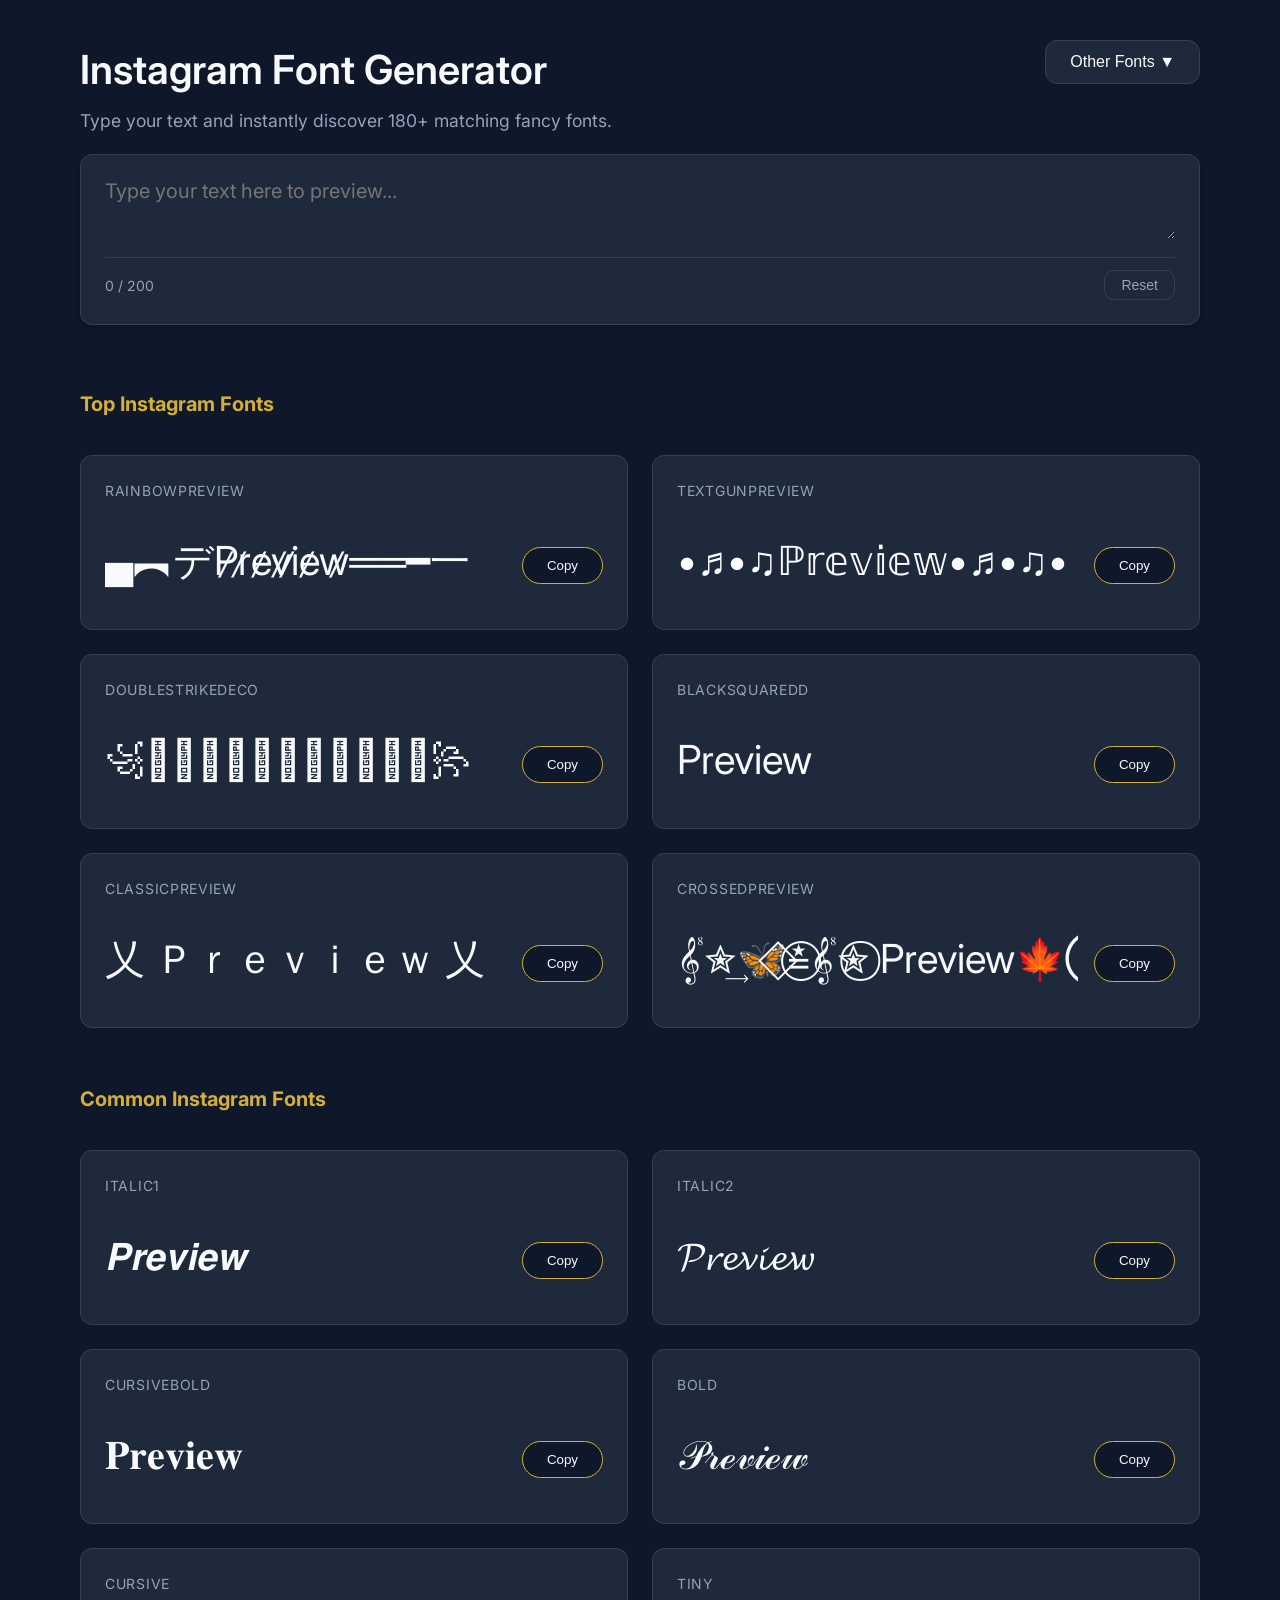
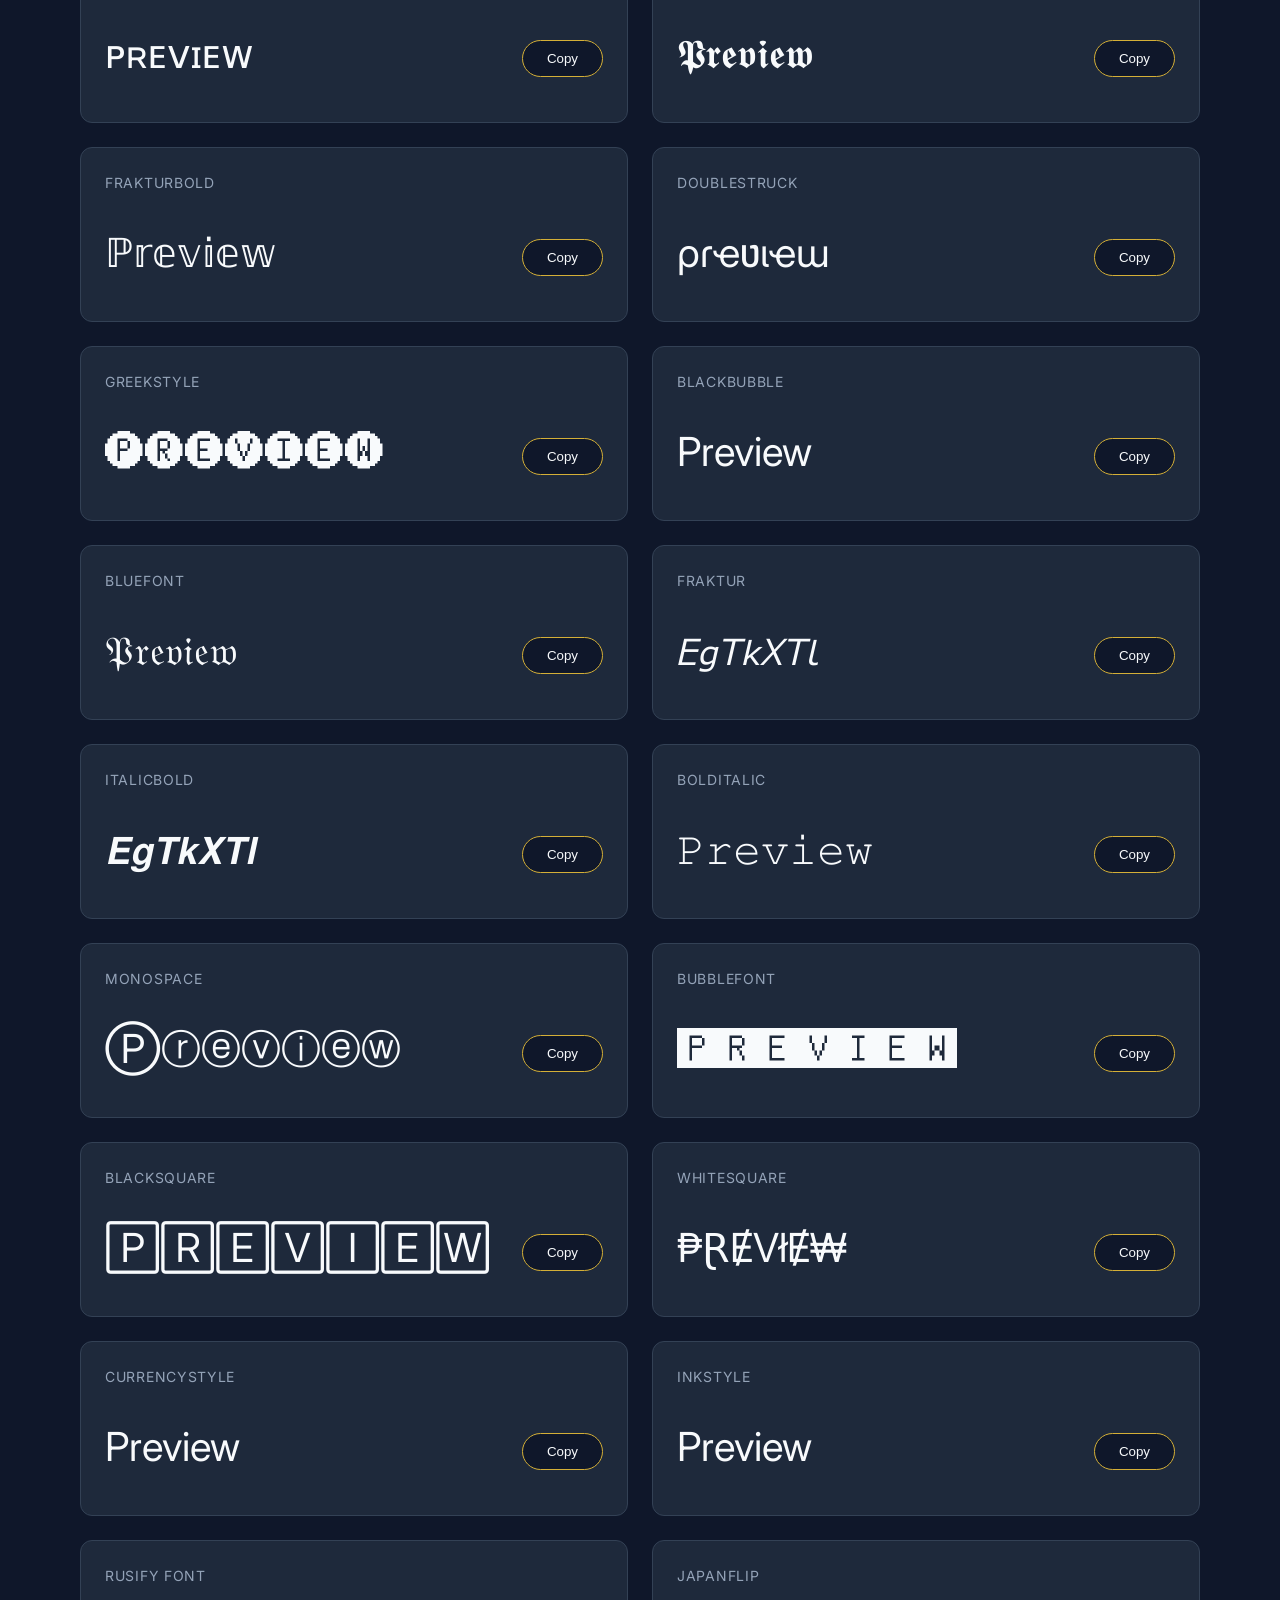
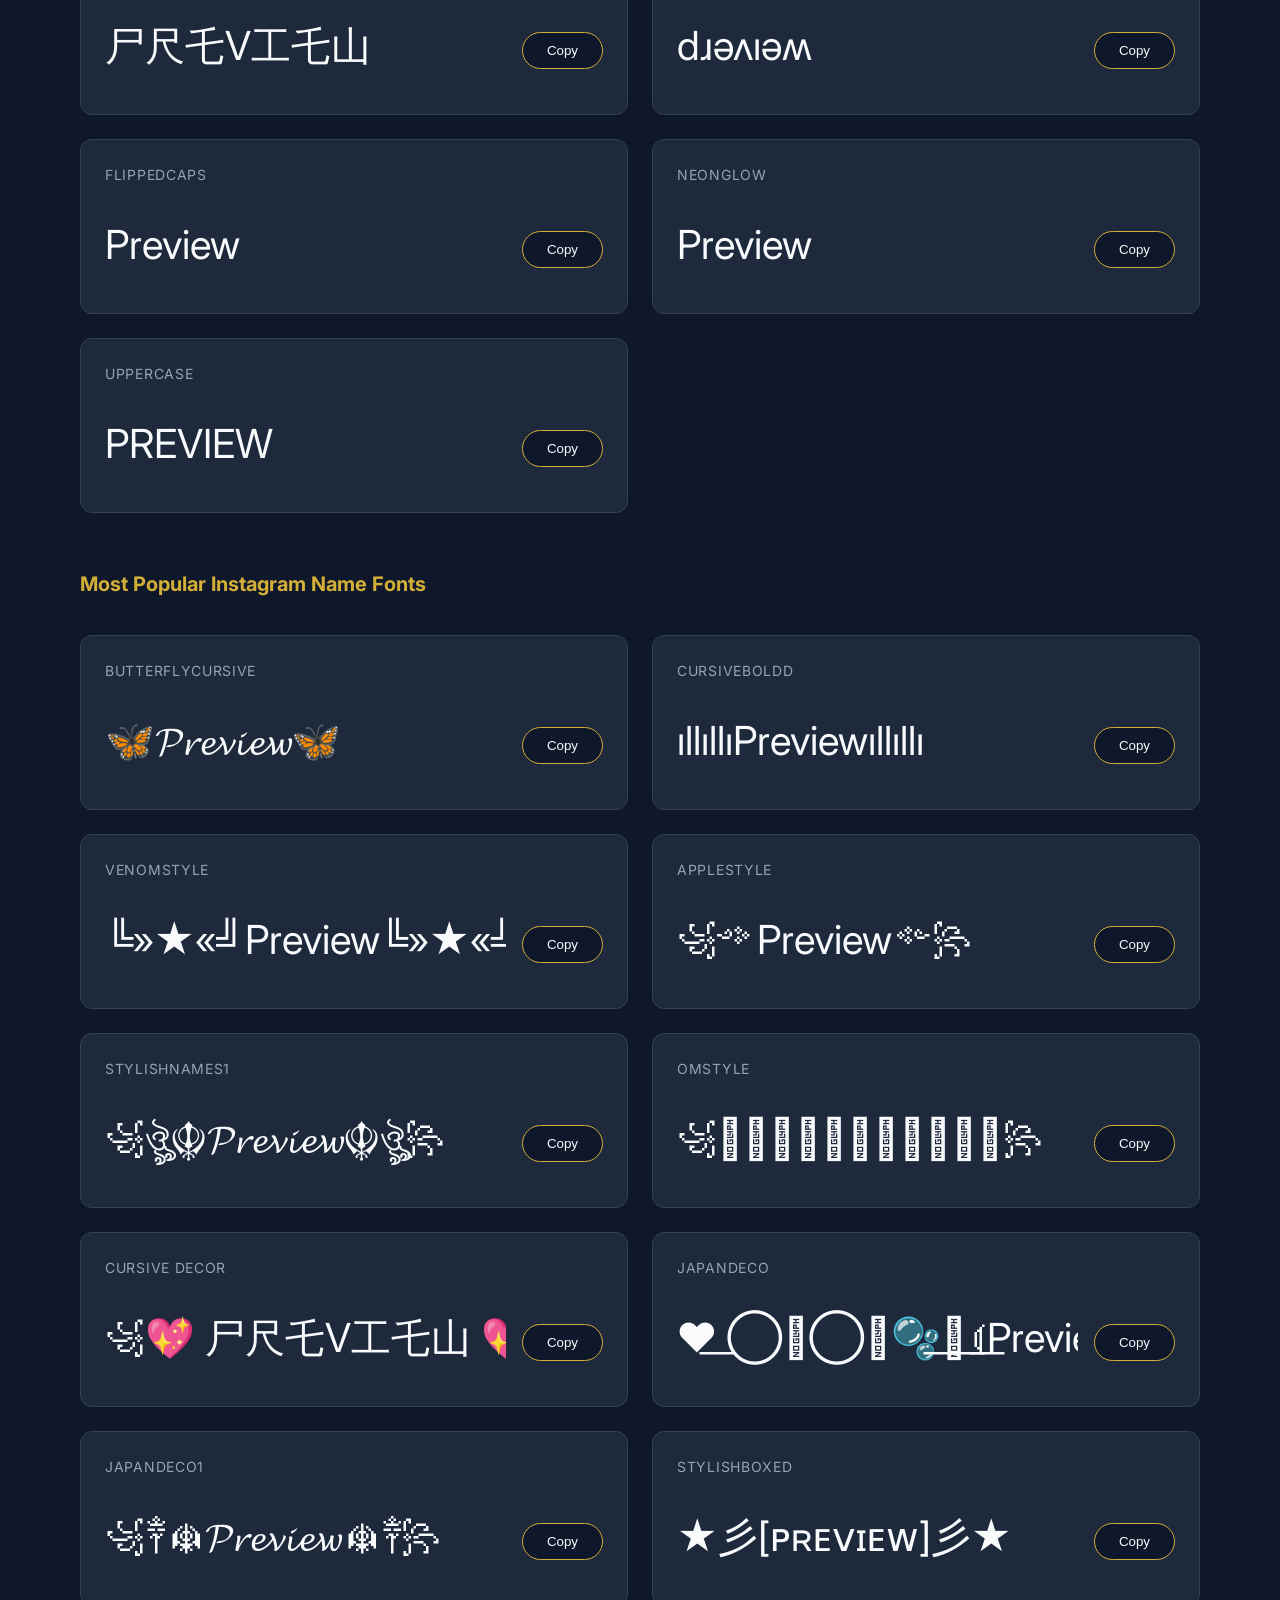
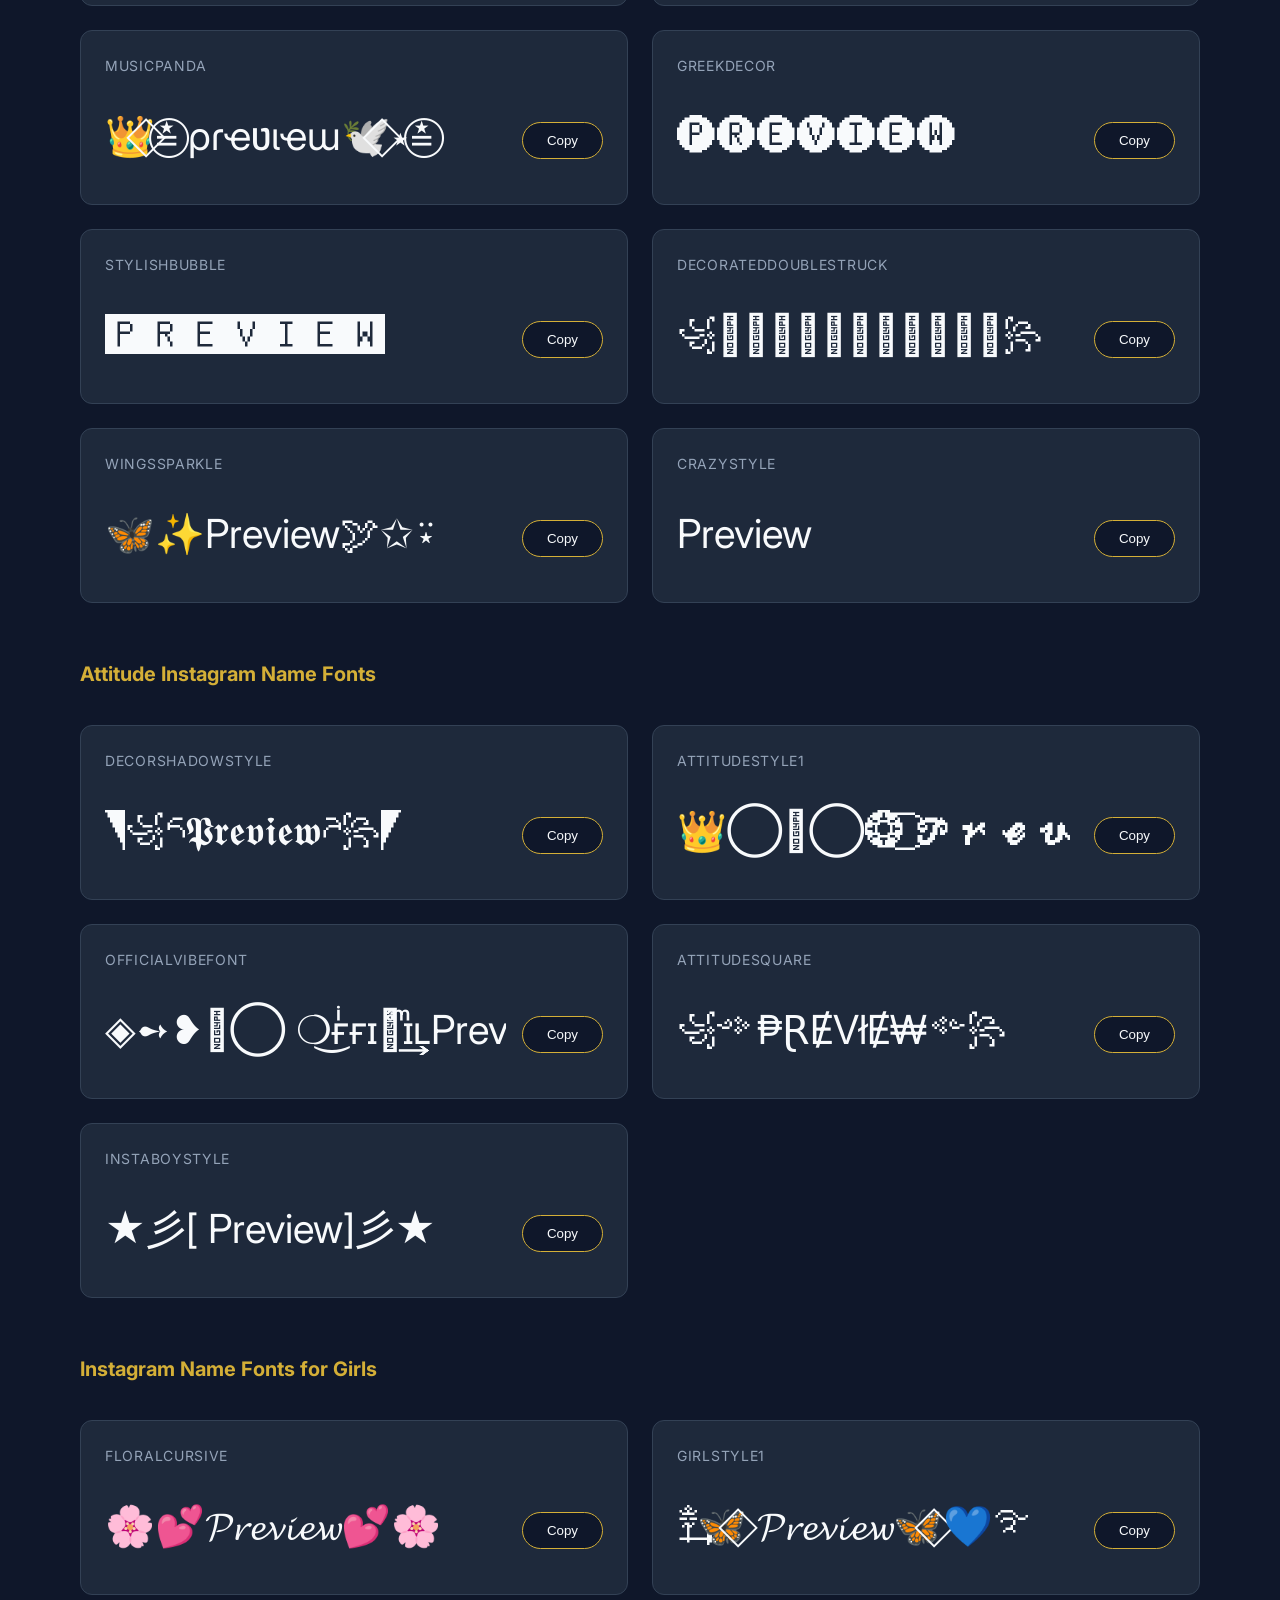
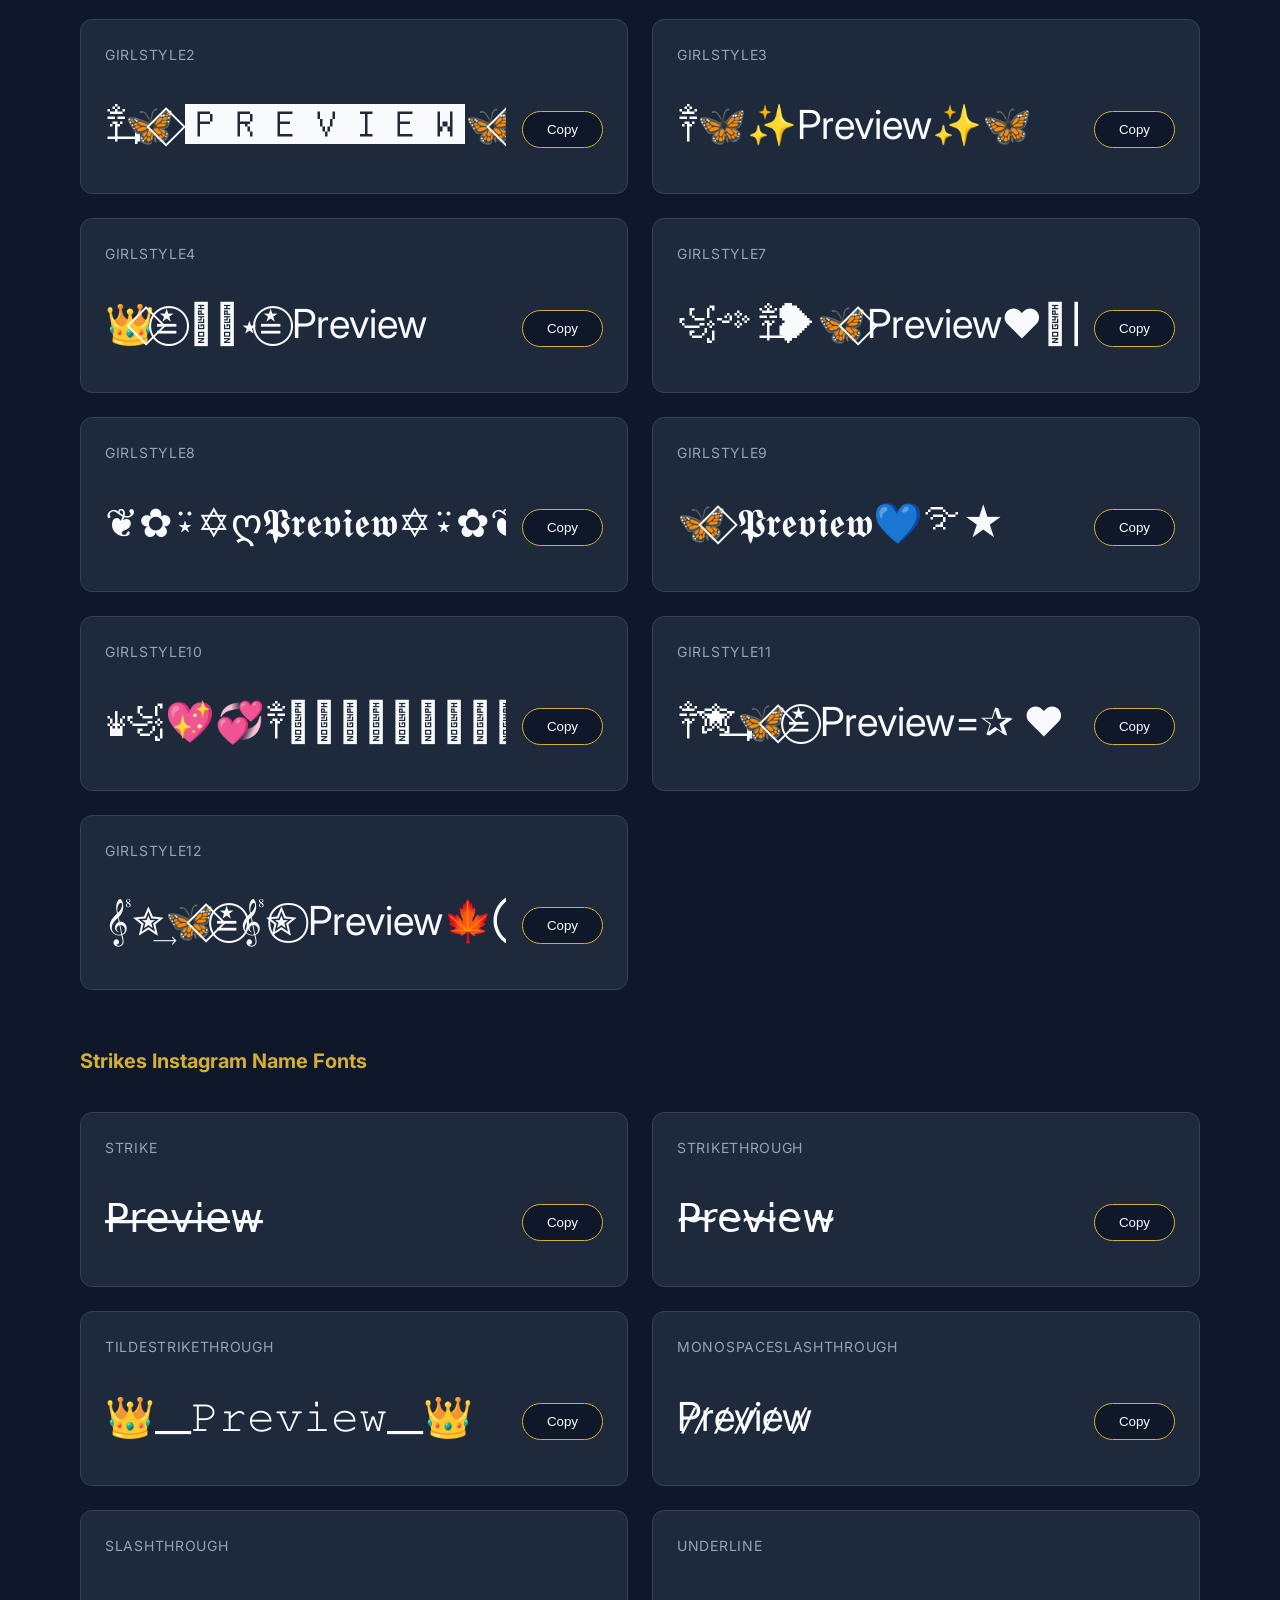
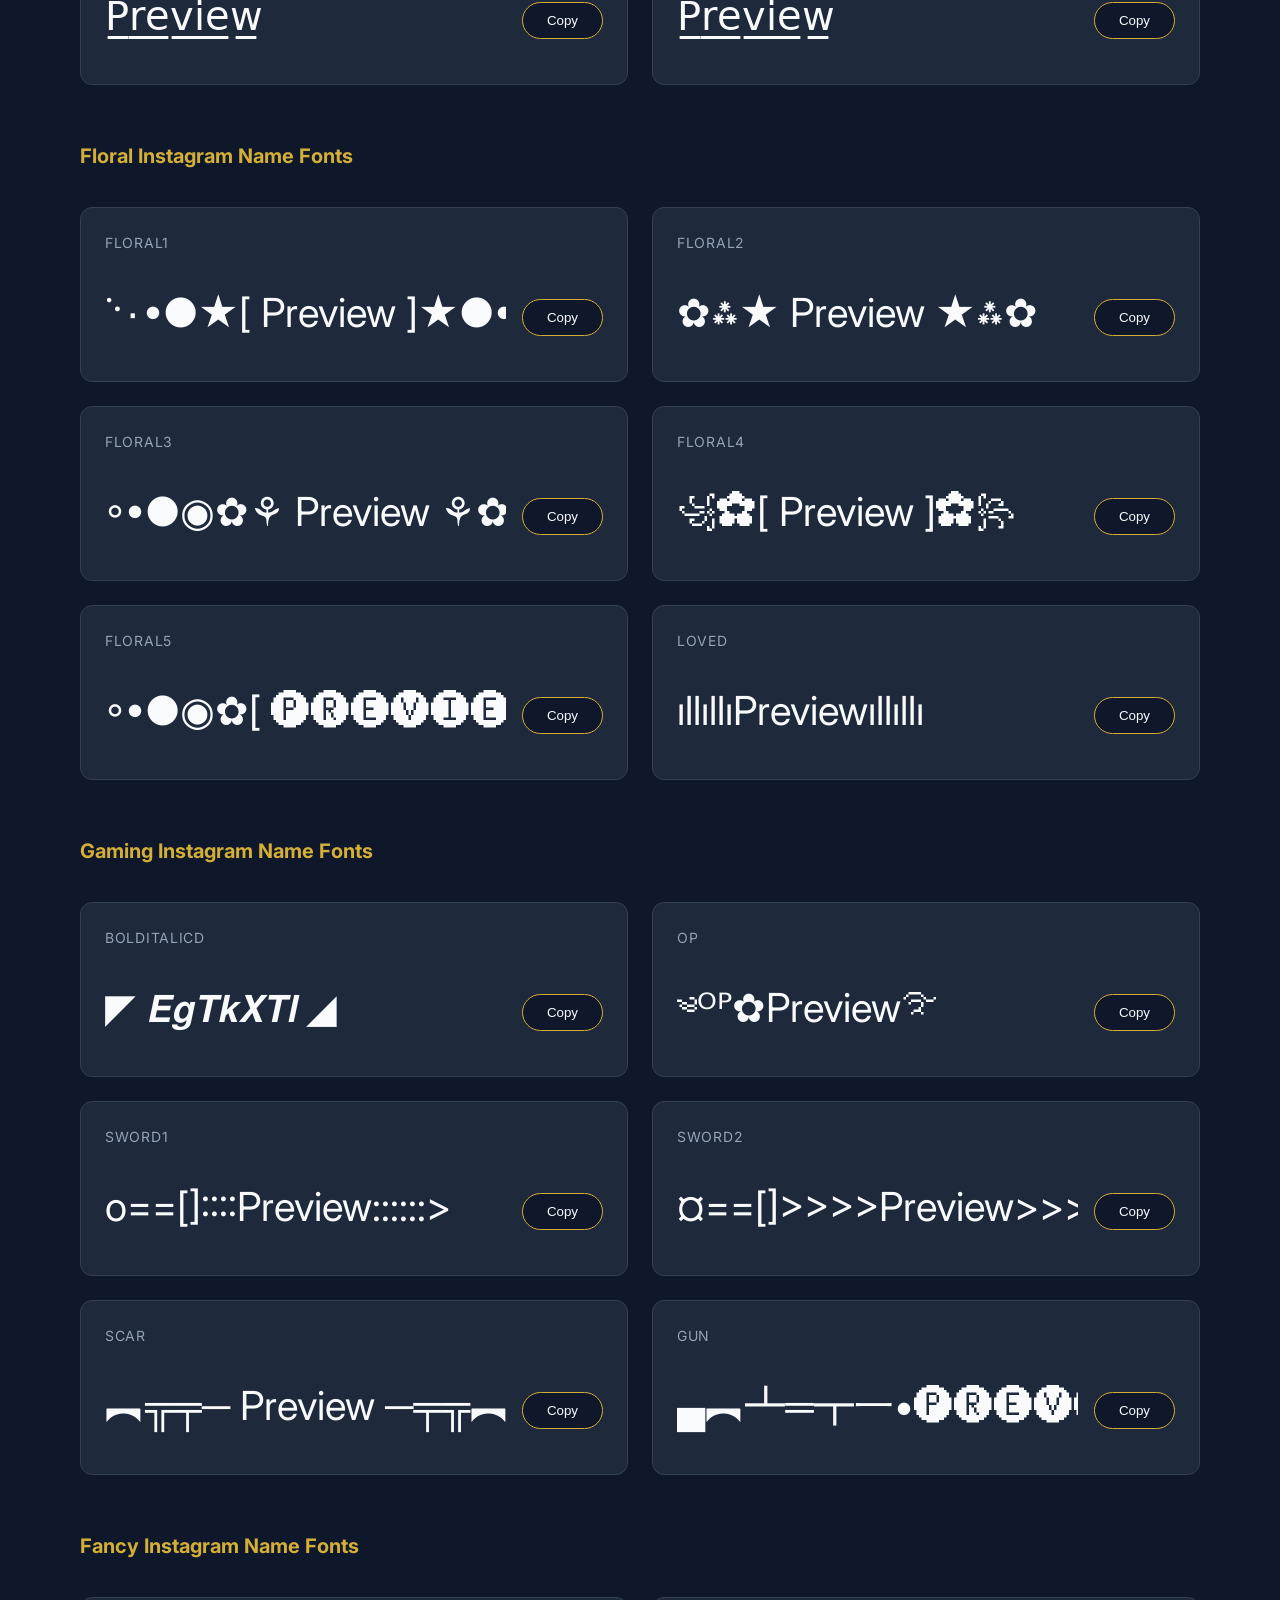
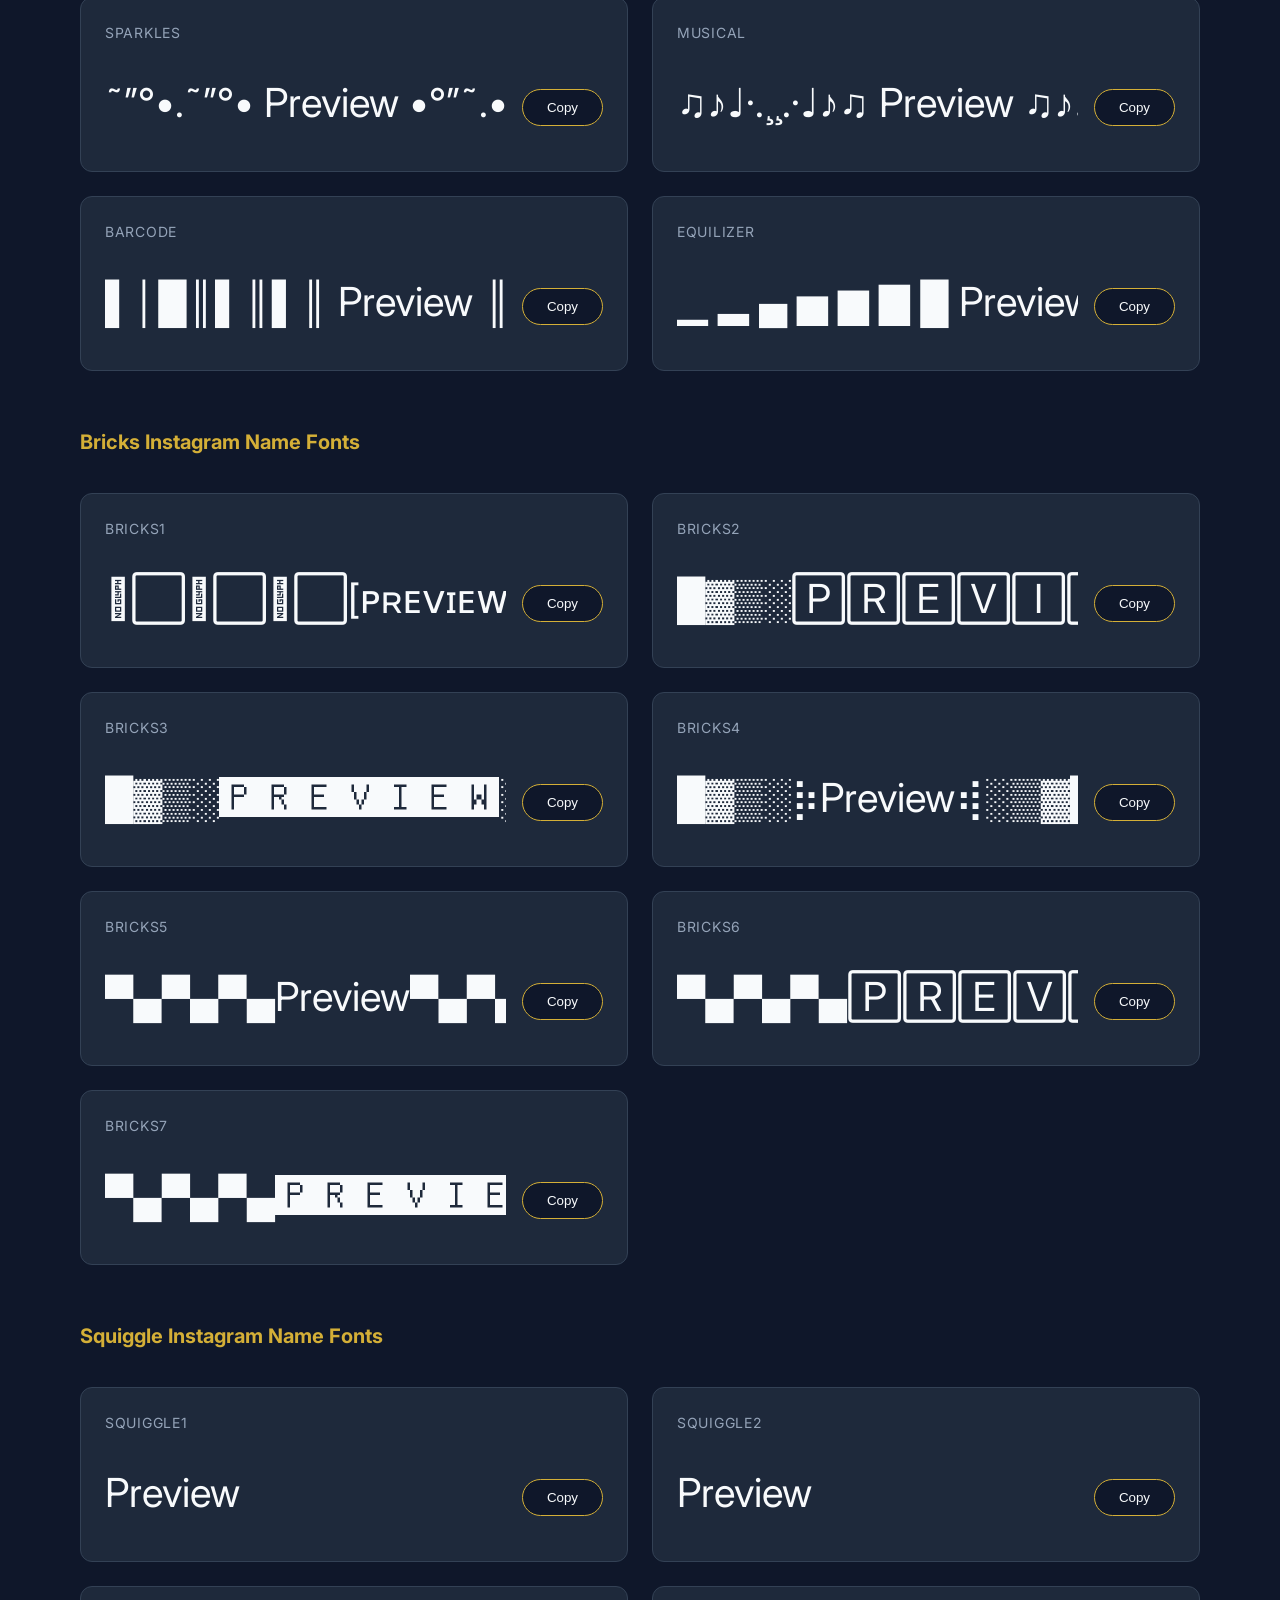
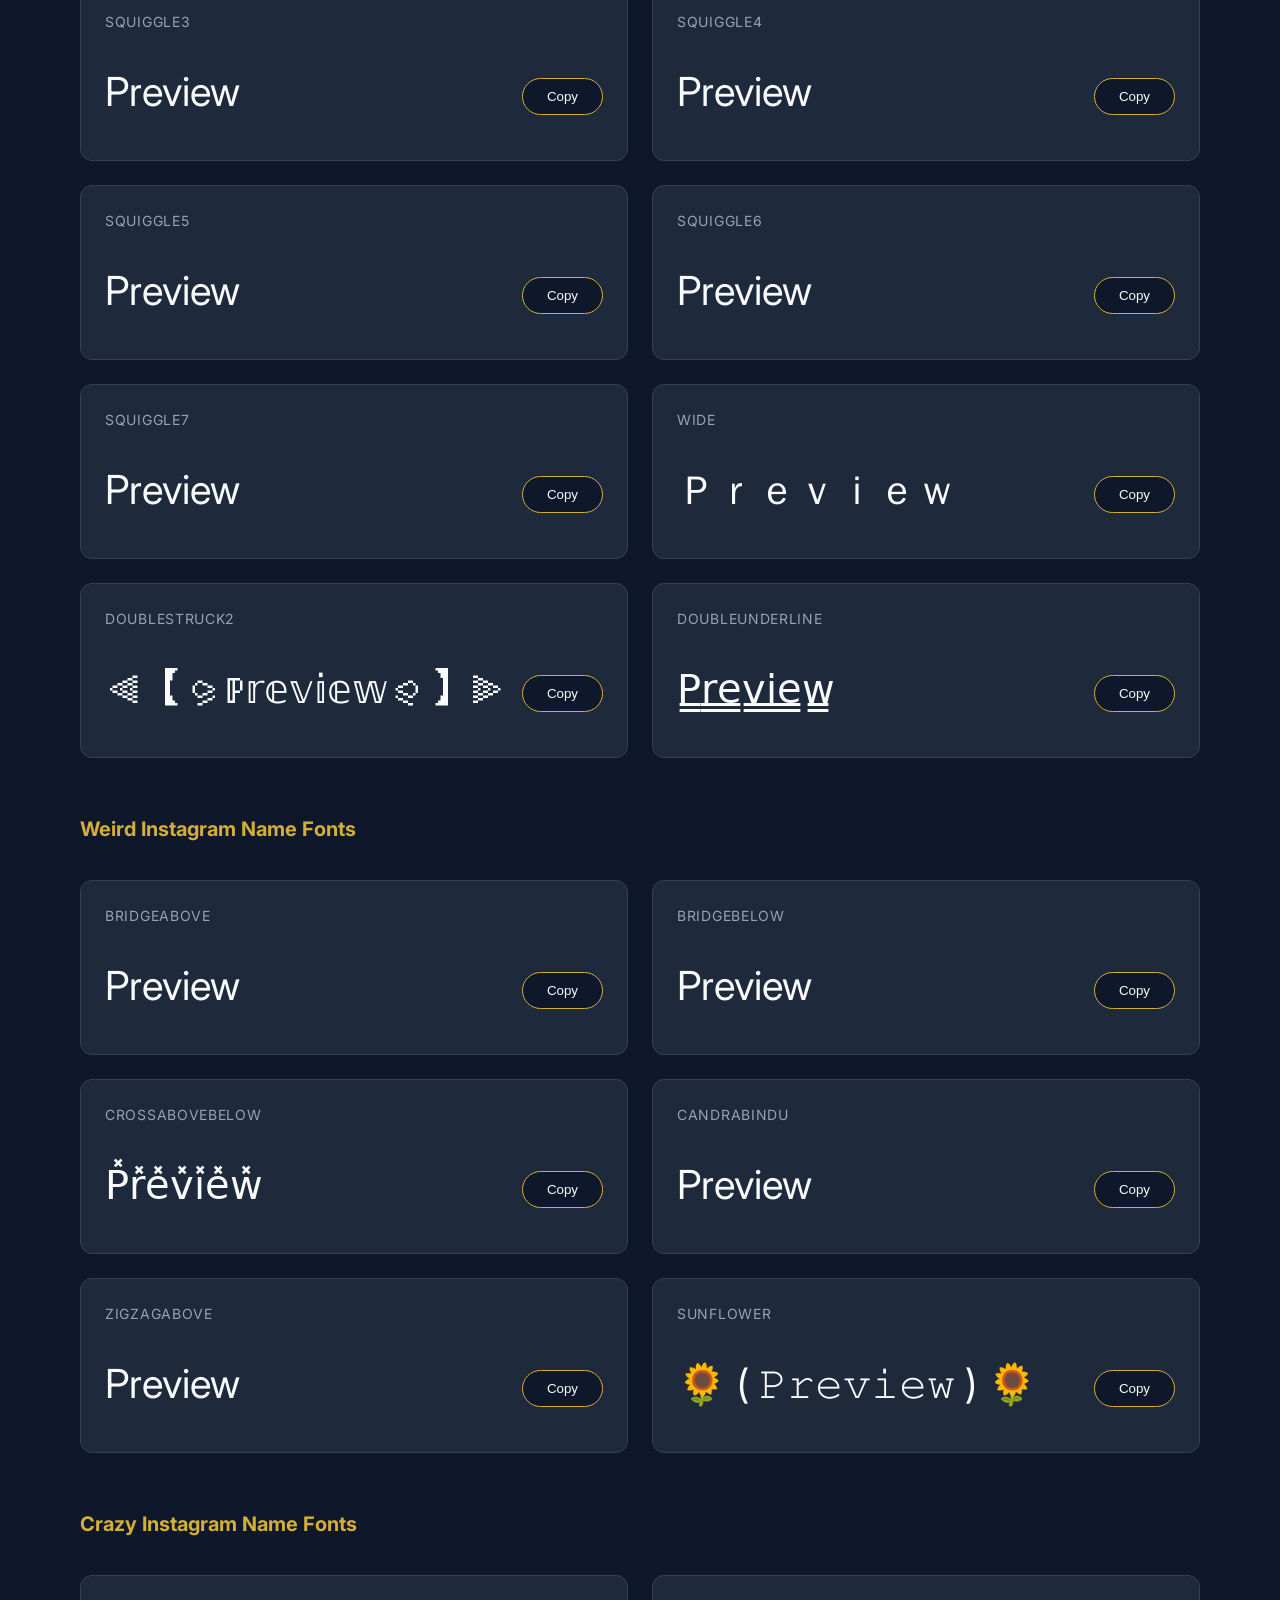
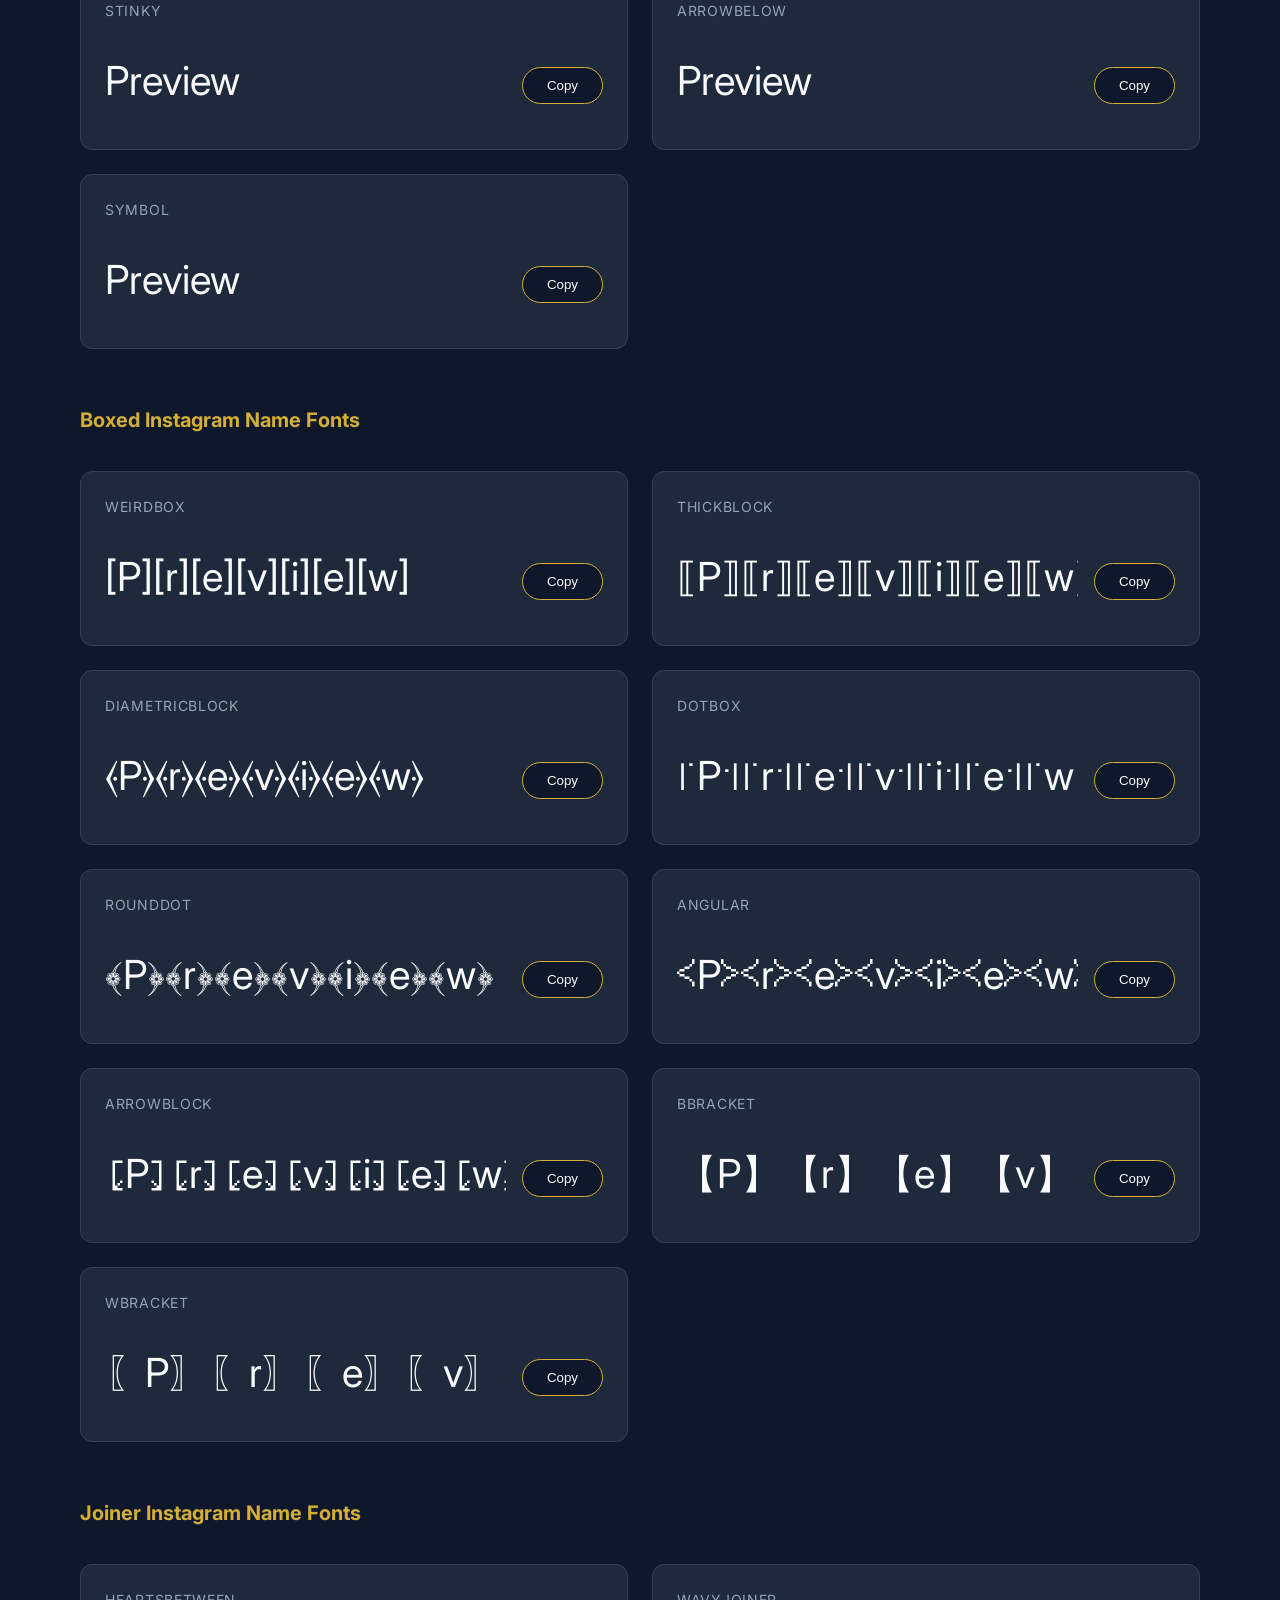
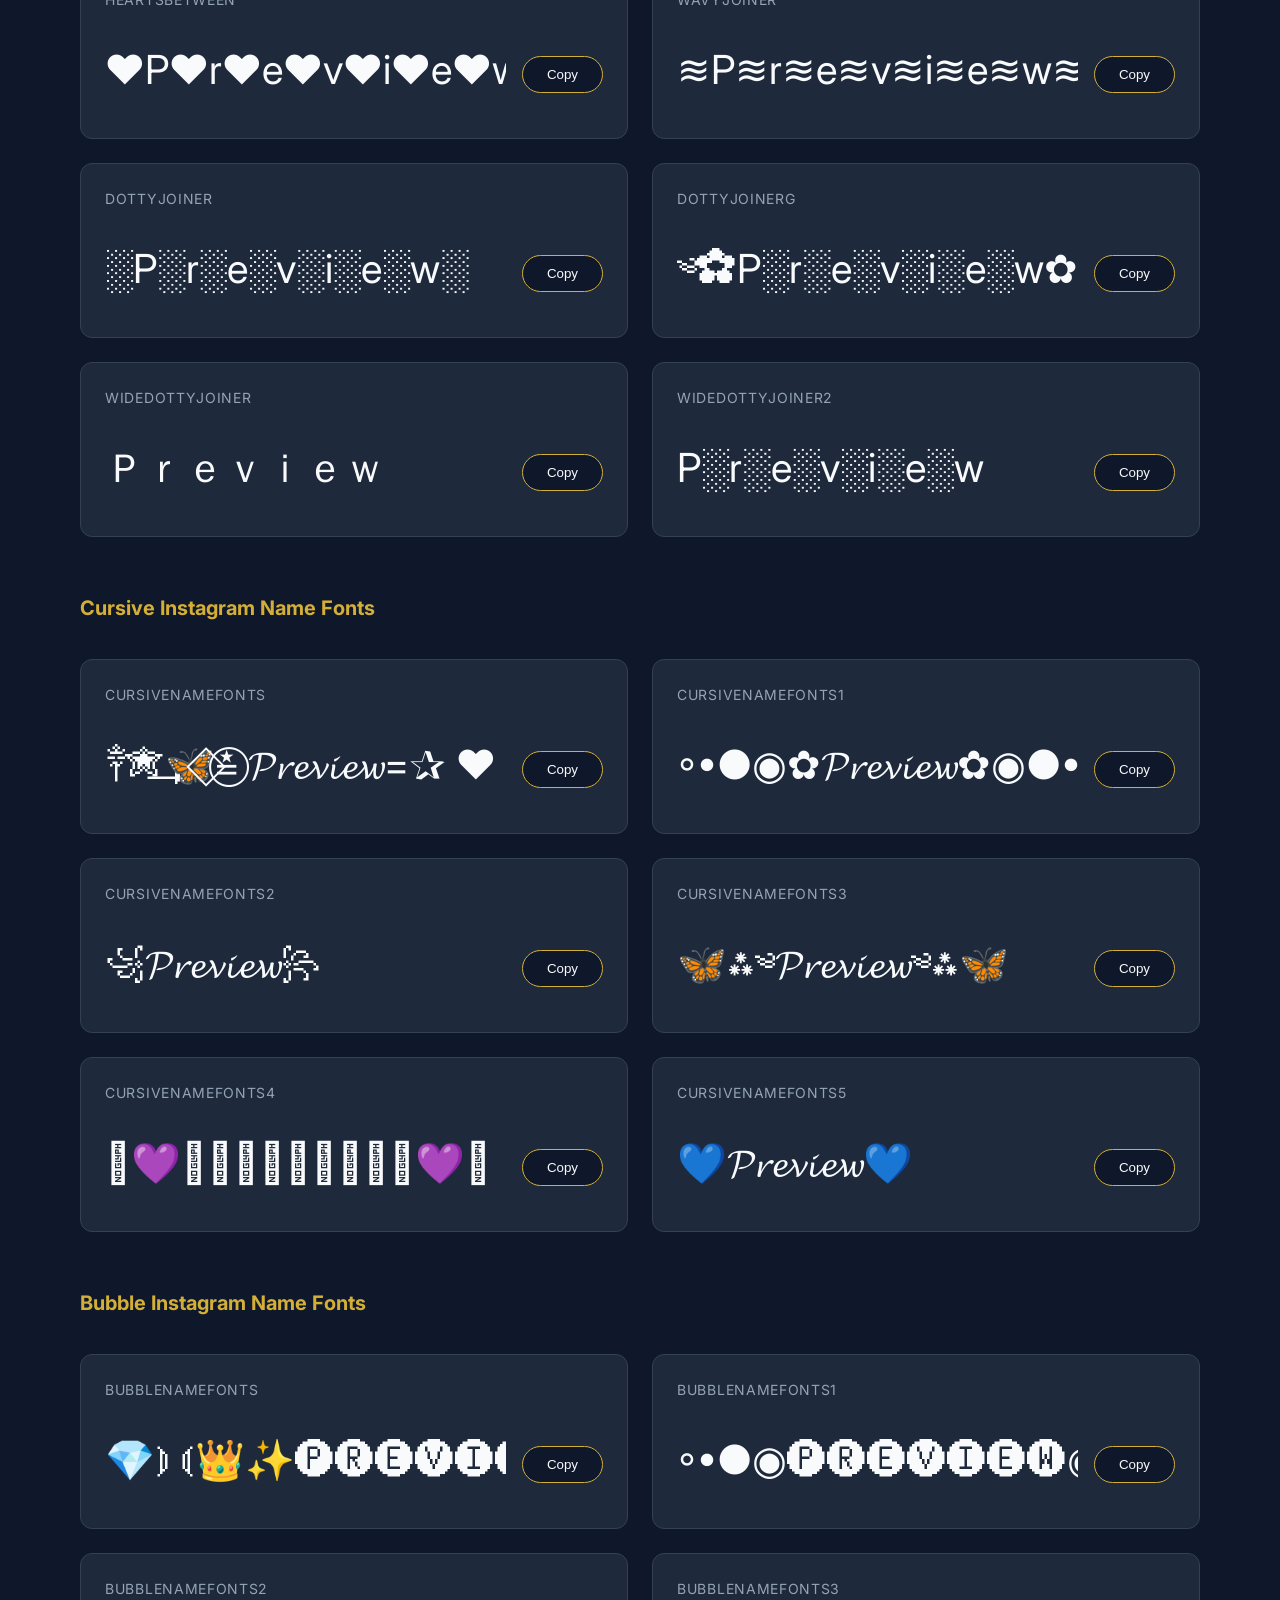
==== instagram-fonts.html @ 082a2cf6 "ux/ui upgrade" ====
<!DOCTYPE html>
<html lang="en">

<head>
  <meta charset="UTF-8" />
  <meta name="viewport" content="width=device-width, initial-scale=1.0" />
  <title>Instagram Font Generator</title>
  <meta name="description" content="Generate 180+ unique Instagram fonts instantly for your bio or posts." />
  <link rel="stylesheet" href="./css/styles.css" />
  <link href="https://fonts.googleapis.com/css2?family=Inter:wght@400;500;600&display=swap" rel="stylesheet" />
</head>

<body>
  <header class="app-header">
    <div class="container header-content">
      <div class="header-text">
        <h1>Instagram Font Generator</h1>
        <p>Type your text and instantly discover 180+ matching fancy fonts.</p>
      </div>
      <!-- Dropdown Navigation -->
      <div class="dropdown">
        <button class="dropbtn">Other Fonts ▼</button>
        <div class="dropdown-content">
          <a href="index.html">Calligraphy Fonts</a>
          <a href="instagram-fonts.html" class="active">Instagram Fonts</a>
        </div>
      </div>
    </div>
  </header>

  <main class="app-main container generator-layout" data-font-type="instagram">
    <!-- Top Row: Input -->
    <section class="generator-header-col">
      <div class="input-card">
        <textarea id="main-input" placeholder="Type your text here to preview..." aria-label="Text to preview"
          rows="2"></textarea>
        <div class="input-footer">
          <span class="char-count" id="char-count">0 / 200</span>
          <button id="reset-btn" class="reset-btn">Reset</button>
        </div>
      </div>
    </section>

    <!-- Bottom Row: 2-Column Previews -->
    <section class="generator-main-col">
      <div class="preview-area" id="preview-container">
        <!-- Preview rows rendered by JS -->
      </div>
    </section>
  </main>
  <script src="./js/app.js"></script>
</body>

</html>
---- css/styles.css ----
:root {
  --clr-bg: #0f172a;
  --clr-surface: #1e293b;
  --clr-surface-hover: #334155;
  --clr-text: #f8fafc;
  --clr-text-muted: #94a3b8;
  --clr-gold: #d4af37;
  --clr-gold-dim: rgba(212, 175, 55, 0.4);
  --clr-border: #334155;

  --font-ui: 'Inter', sans-serif;
  --radius: 12px;
  --transition: 0.2s ease-in-out;
}

* {
  margin: 0;
  padding: 0;
  box-sizing: border-box;
}

body {
  font-family: var(--font-ui);
  background-color: var(--clr-bg);
  color: var(--clr-text);
  line-height: 1.5;
  min-height: 100vh;
}

.container {
  max-width: 1200px;
  margin: 0 auto;
  padding: 0 40px;
}

.app-header {
  padding: 40px 0 20px;
}

.header-content {
  display: flex;
  justify-content: space-between;
  align-items: flex-start;
  flex-wrap: wrap;
  gap: 20px;
}

.header-text h1 {
  font-size: 2.5rem;
  font-weight: 600;
  margin-bottom: 8px;
  color: var(--clr-text);
}

.header-text p {
  color: var(--clr-text-muted);
  font-size: 1.1rem;
}

/* Dropdown styling */
.dropdown {
  position: relative;
  display: inline-block;
}

.dropbtn {
  background-color: var(--clr-surface);
  color: var(--clr-text);
  padding: 12px 24px;
  font-size: 1rem;
  font-weight: 500;
  border: 1px solid var(--clr-border);
  border-radius: var(--radius);
  cursor: pointer;
  transition: var(--transition);
}

.dropbtn:hover,
.dropdown:hover .dropbtn {
  background-color: var(--clr-surface-hover);
  border-color: var(--clr-gold-dim);
}

.dropdown-content {
  display: none;
  position: absolute;
  right: 0;
  top: calc(100% + 8px);
  background-color: var(--clr-surface);
  min-width: 200px;
  box-shadow: 0px 8px 16px 0px rgba(0, 0, 0, 0.5);
  border: 1px solid var(--clr-border);
  border-radius: var(--radius);
  z-index: 100;
  overflow: hidden;
}

.dropdown-content a {
  color: var(--clr-text);
  padding: 12px 16px;
  text-decoration: none;
  display: block;
  font-size: 0.95rem;
  transition: background-color 0.2s;
}

.dropdown-content a:hover {
  background-color: var(--clr-surface-hover);
}

.dropdown-content a.active {
  color: var(--clr-gold);
  background-color: rgba(212, 175, 55, 0.1);
  border-left: 3px solid var(--clr-gold);
}

.dropdown:hover .dropdown-content {
  display: block;
  animation: fadeIn 0.2s ease-out;
}

@keyframes fadeIn {
  from {
    opacity: 0;
    transform: translateY(-10px);
  }

  to {
    opacity: 1;
    transform: translateY(0);
  }
}

/* Layout Restructure */
.generator-layout {
  display: flex;
  flex-direction: column;
  gap: 32px;
  padding-bottom: 80px;
}

/* Base Card Style */
.card-base {
  background: var(--clr-surface);
  border: 1px solid var(--clr-border);
  border-radius: var(--radius);
  padding: 24px;
}

/* Input Area */
.input-card {
  background: var(--clr-surface);
  border: 1px solid var(--clr-border);
  border-radius: var(--radius);
  padding: 24px;
  box-shadow: 0 4px 6px -1px rgba(0, 0, 0, 0.1), 0 2px 4px -1px rgba(0, 0, 0, 0.06);
}

#main-input {
  width: 100%;
  background: transparent;
  border: none;
  color: var(--clr-text);
  font-family: var(--font-ui);
  font-size: 1.25rem;
  resize: vertical;
  min-height: 60px;
}

#main-input:focus {
  outline: none;
}

.input-footer {
  display: flex;
  justify-content: space-between;
  align-items: center;
  border-top: 1px solid var(--clr-border);
  padding-top: 12px;
  margin-top: 12px;
}

.char-count {
  font-size: 0.875rem;
  color: var(--clr-text-muted);
}

.reset-btn {
  background: transparent;
  color: var(--clr-text-muted);
  border: 1px solid var(--clr-border);
  padding: 6px 16px;
  border-radius: 10px;
  font-size: 0.875rem;
  cursor: pointer;
  transition: var(--transition);
}

.reset-btn:hover {
  border-color: var(--clr-text-muted);
  color: var(--clr-text);
  background: rgba(255, 255, 255, 0.05);
}


/* Preview Area Layout (2 Columns) */
.preview-area {
  display: grid;
  grid-template-columns: repeat(2, 1fr);
  gap: 24px;
}

@media (max-width: 860px) {
  .preview-area {
    grid-template-columns: 1fr;
  }
}

/* Preview Row Cards */
.preview-row {
  background: var(--clr-surface);
  border: 1px solid var(--clr-border);
  border-radius: var(--radius);
  padding: 24px;
  display: grid;
  grid-template-columns: 1fr auto;
  gap: 16px;
  align-items: center;
  transition: all 0.3s cubic-bezier(0.25, 0.8, 0.25, 1);
  position: relative;
  overflow: hidden;
}

/* Fontly Hover Effect */
.preview-row:hover {
  transform: scale(1.02) translateY(-4px);
  border-color: var(--clr-gold);
  box-shadow: 0 0 0 1px var(--clr-gold-dim), 0 12px 24px rgba(0, 0, 0, 0.3);
  z-index: 10;
}

.preview-header {
  grid-column: 1 / -1;
  font-size: 0.875rem;
  color: var(--clr-text-muted);
  text-transform: uppercase;
  letter-spacing: 0.05em;
  margin-bottom: 8px;
}

/* Real-time preview container */
.preview-text-container {
  overflow-x: auto;
  white-space: nowrap;
  padding-bottom: 8px;
  min-height: 80px;
  display: flex;
  align-items: center;
  -ms-overflow-style: none;
  scrollbar-width: none;
}

.preview-text-container::-webkit-scrollbar {
  display: none;
}

.category-header {
  grid-column: 1 / -1;
}

/* Output styling */
.preview-output {
  color: var(--clr-text);
  font-size: 40px;
  transition: color 0.1s, font-size 0.1s, letter-spacing 0.1s;
}

.copy-btn {
  background: var(--clr-bg);
  color: var(--clr-text);
  border: 1px solid var(--clr-gold);
  /* Refined: Golden border */
  padding: 10px 24px;
  border-radius: 25px;
  /* Perfectly rounded */
  font-weight: 500;
  cursor: pointer;
  transition: var(--transition);
  display: flex;
  align-items: center;
  gap: 8px;
}

.copy-btn:hover {
  background: var(--clr-surface-hover);
  color: var(--clr-gold);
  border-color: var(--clr-gold);
  transform: scale(1.05) translateY(-2px);
  box-shadow: 0 4px 12px rgba(212, 175, 55, 0.2);
}

.copy-btn.copied {
  background: var(--clr-gold);
  color: #000;
  border-color: var(--clr-gold);
}
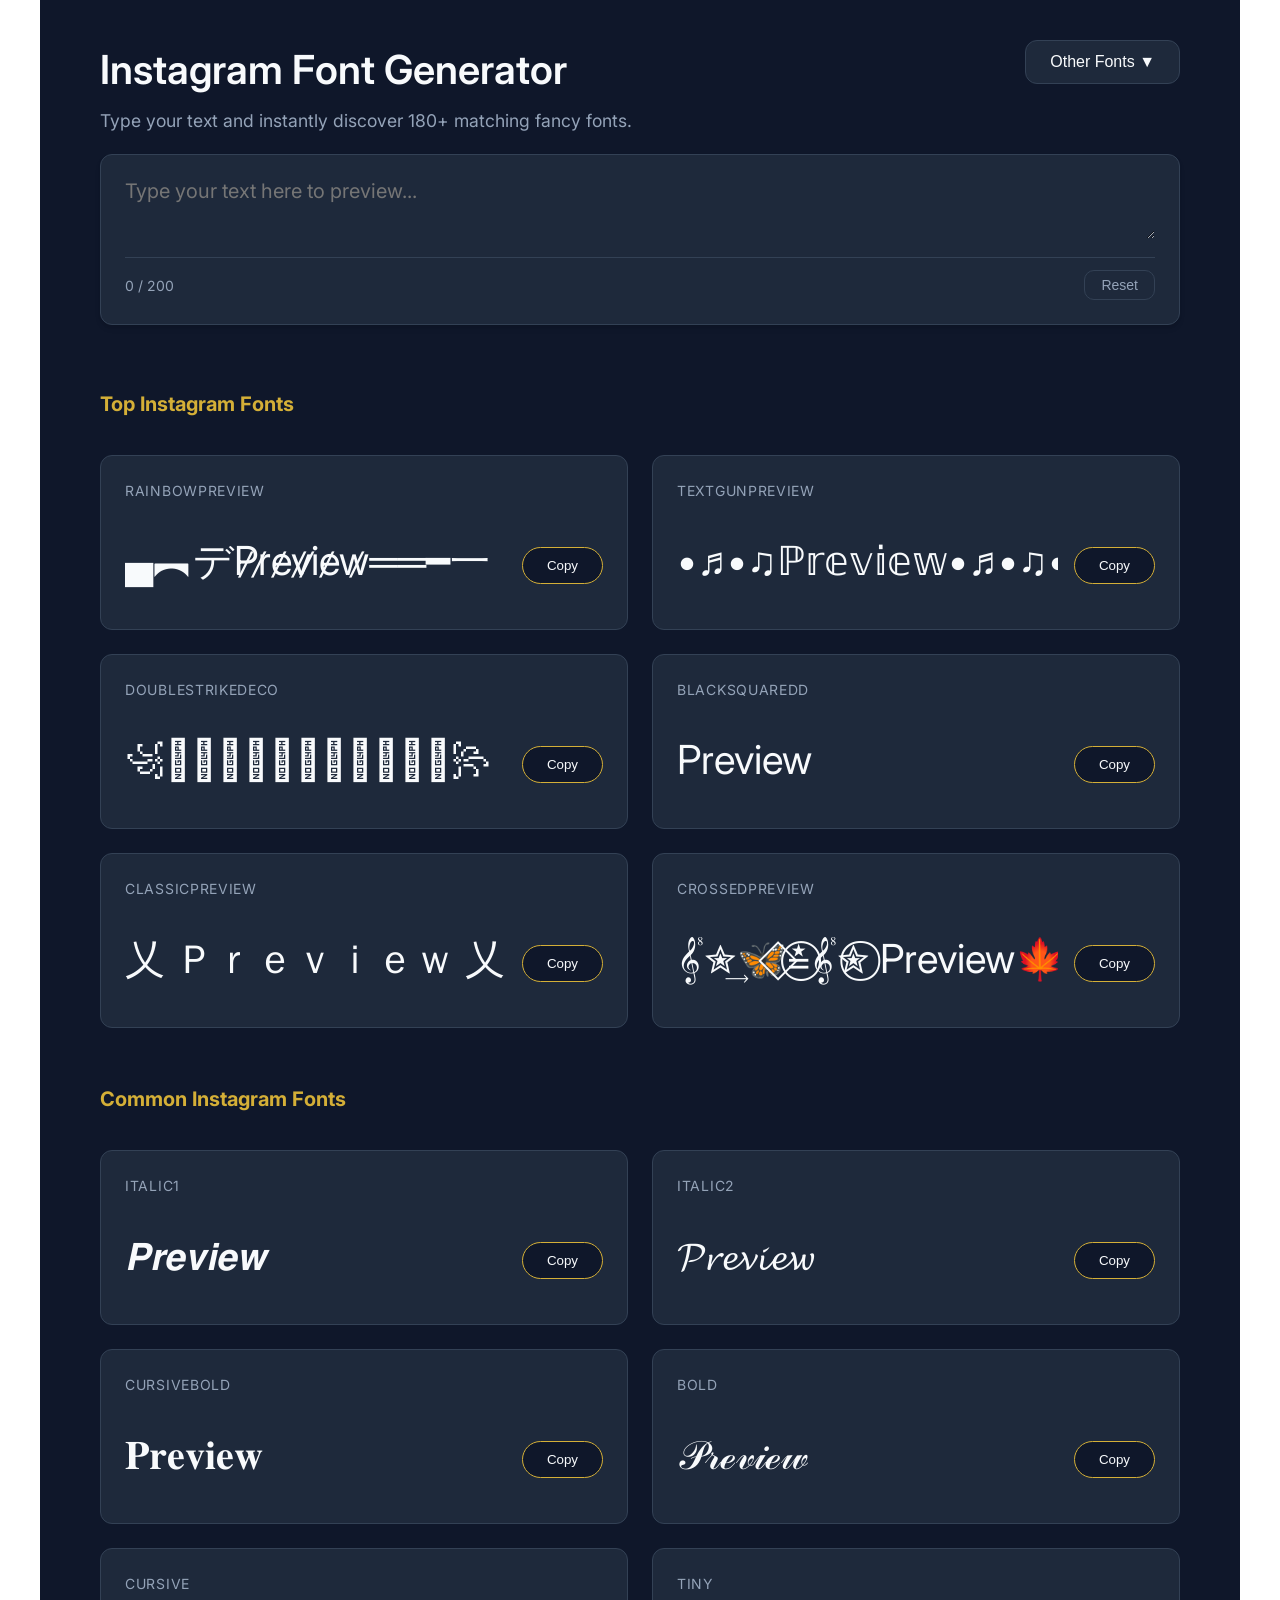
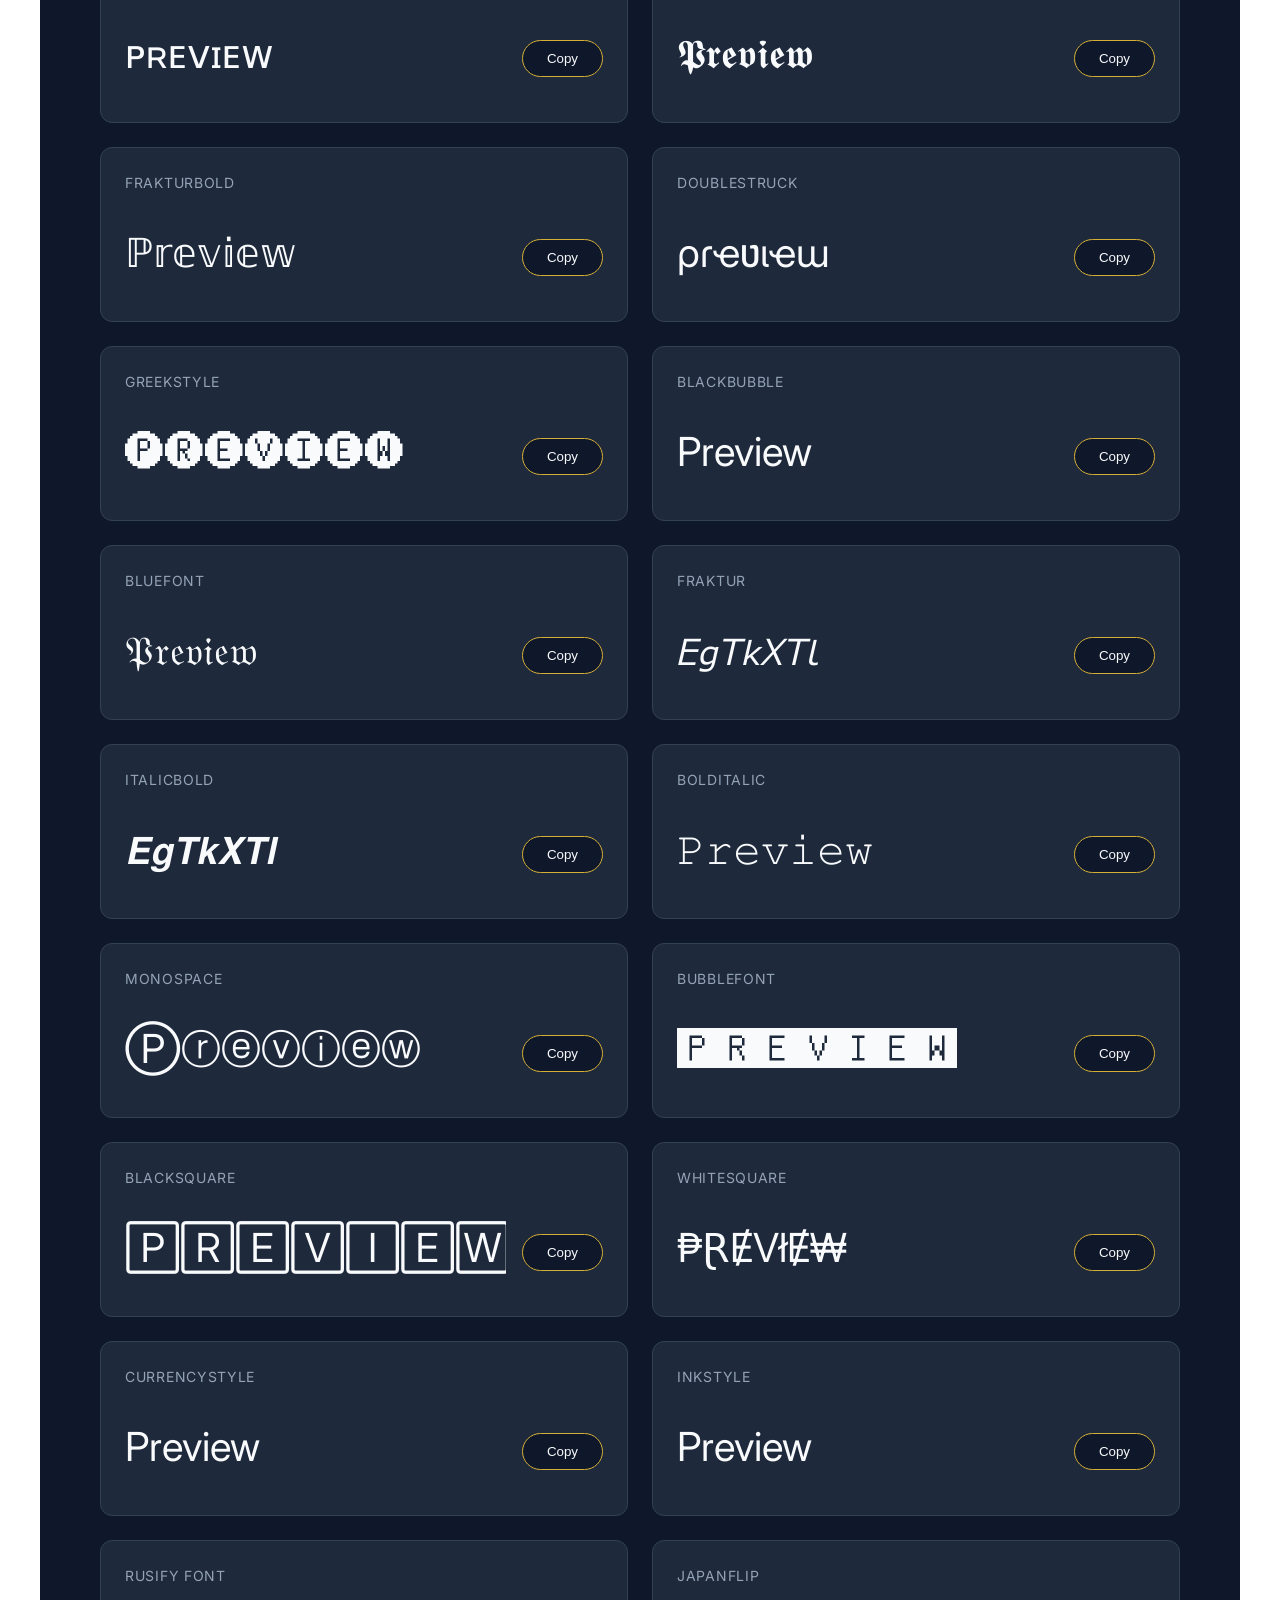
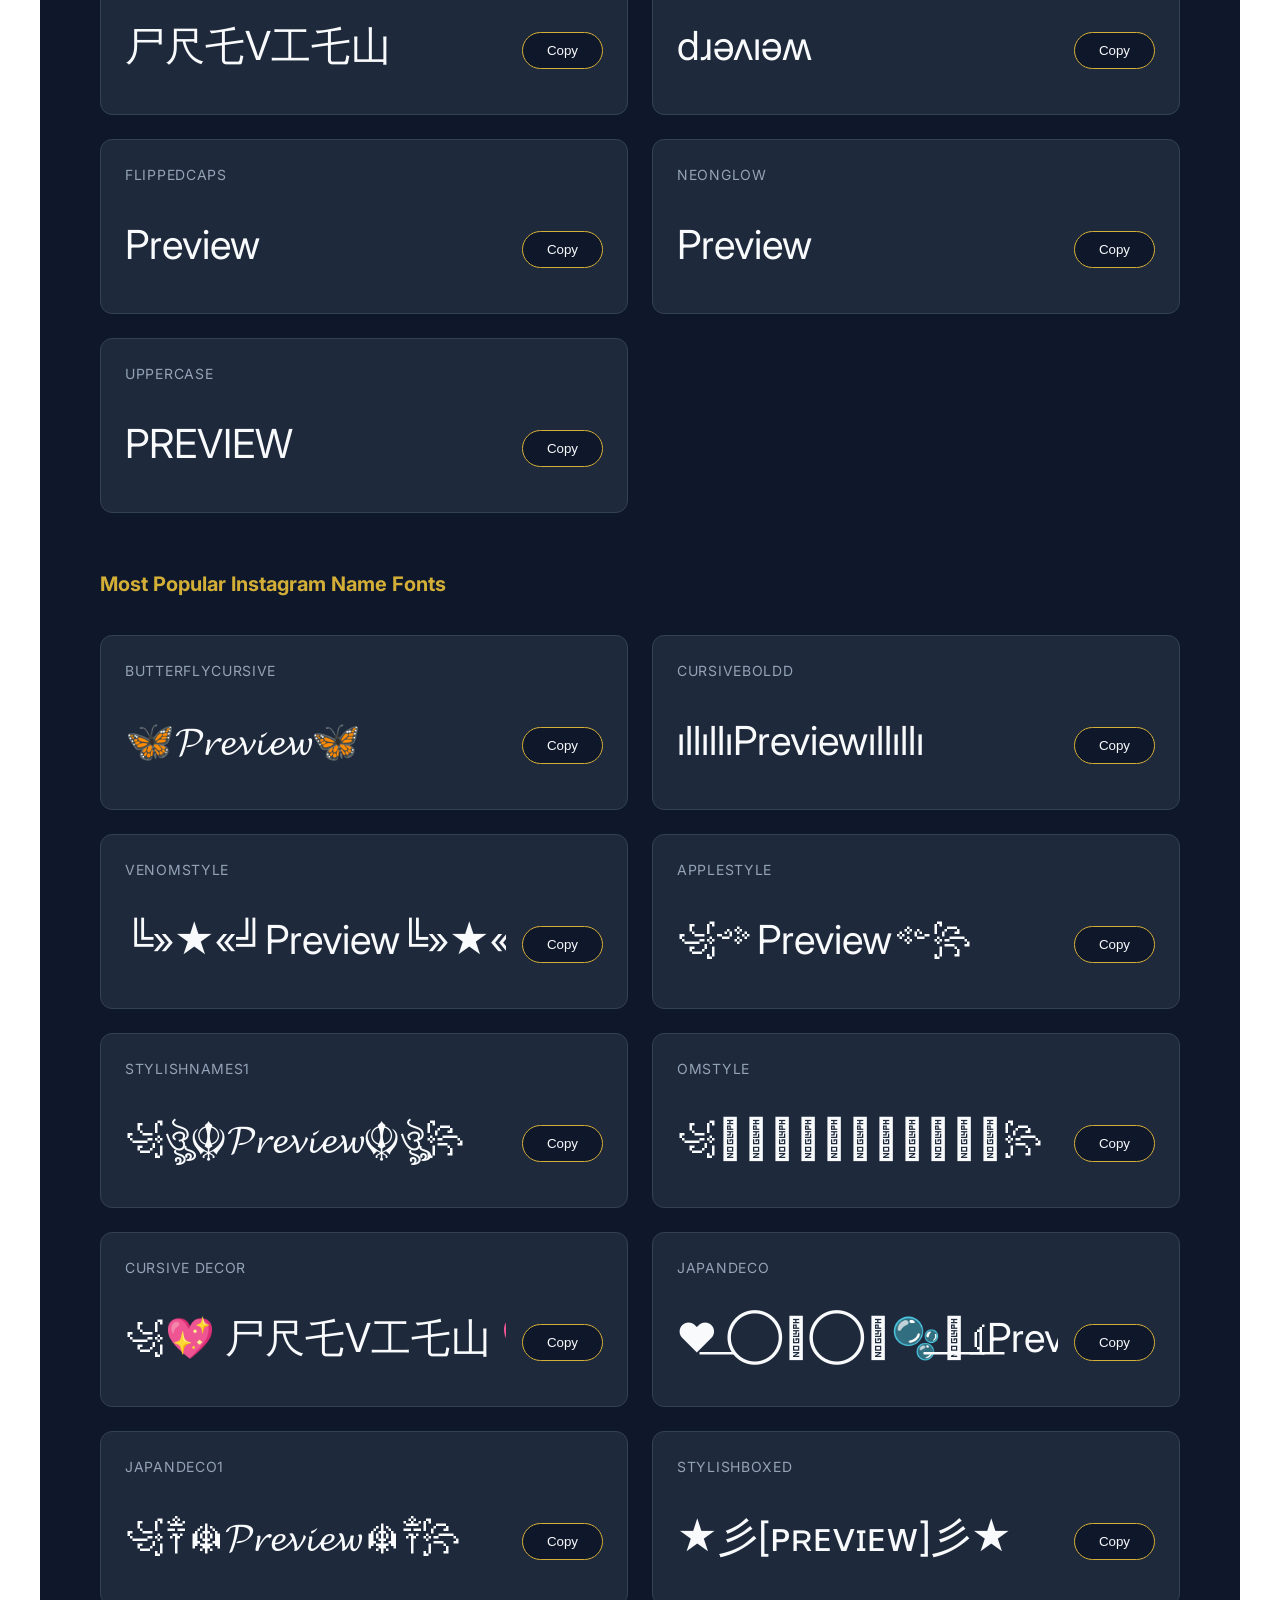
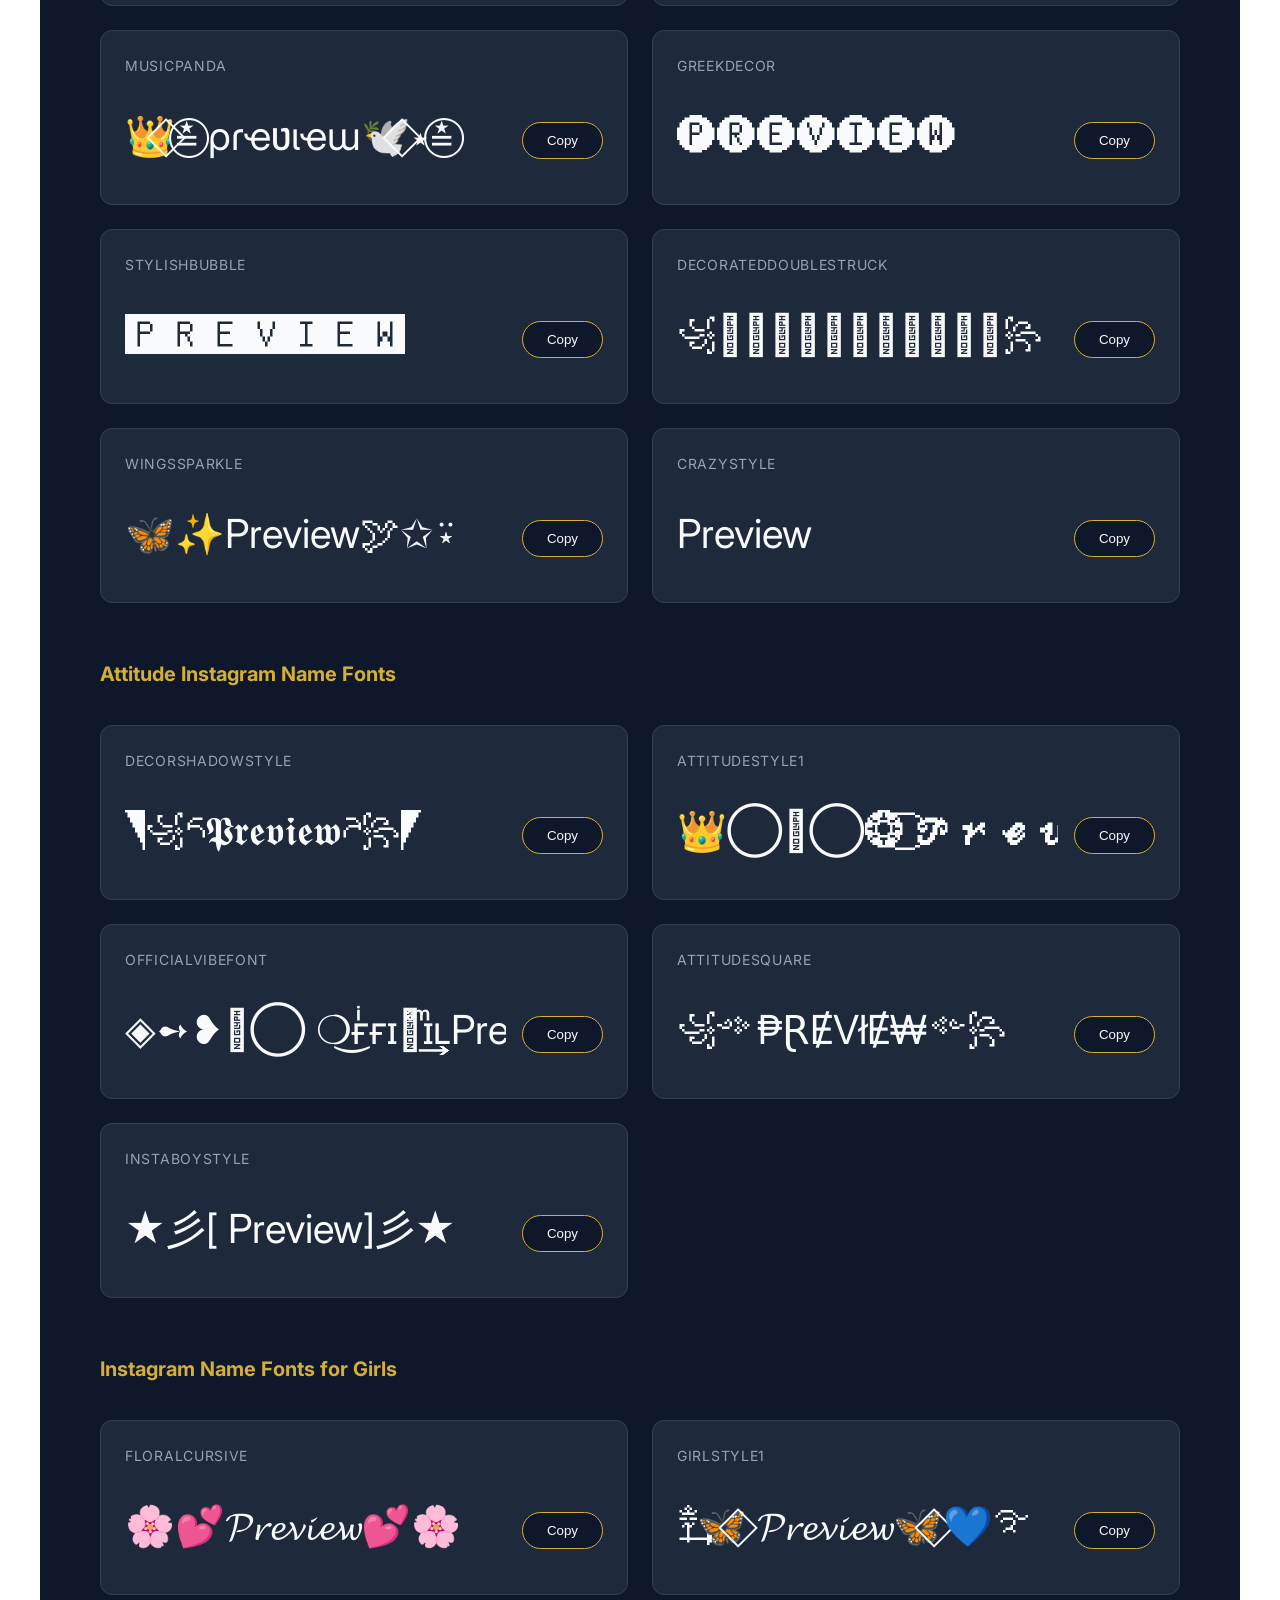
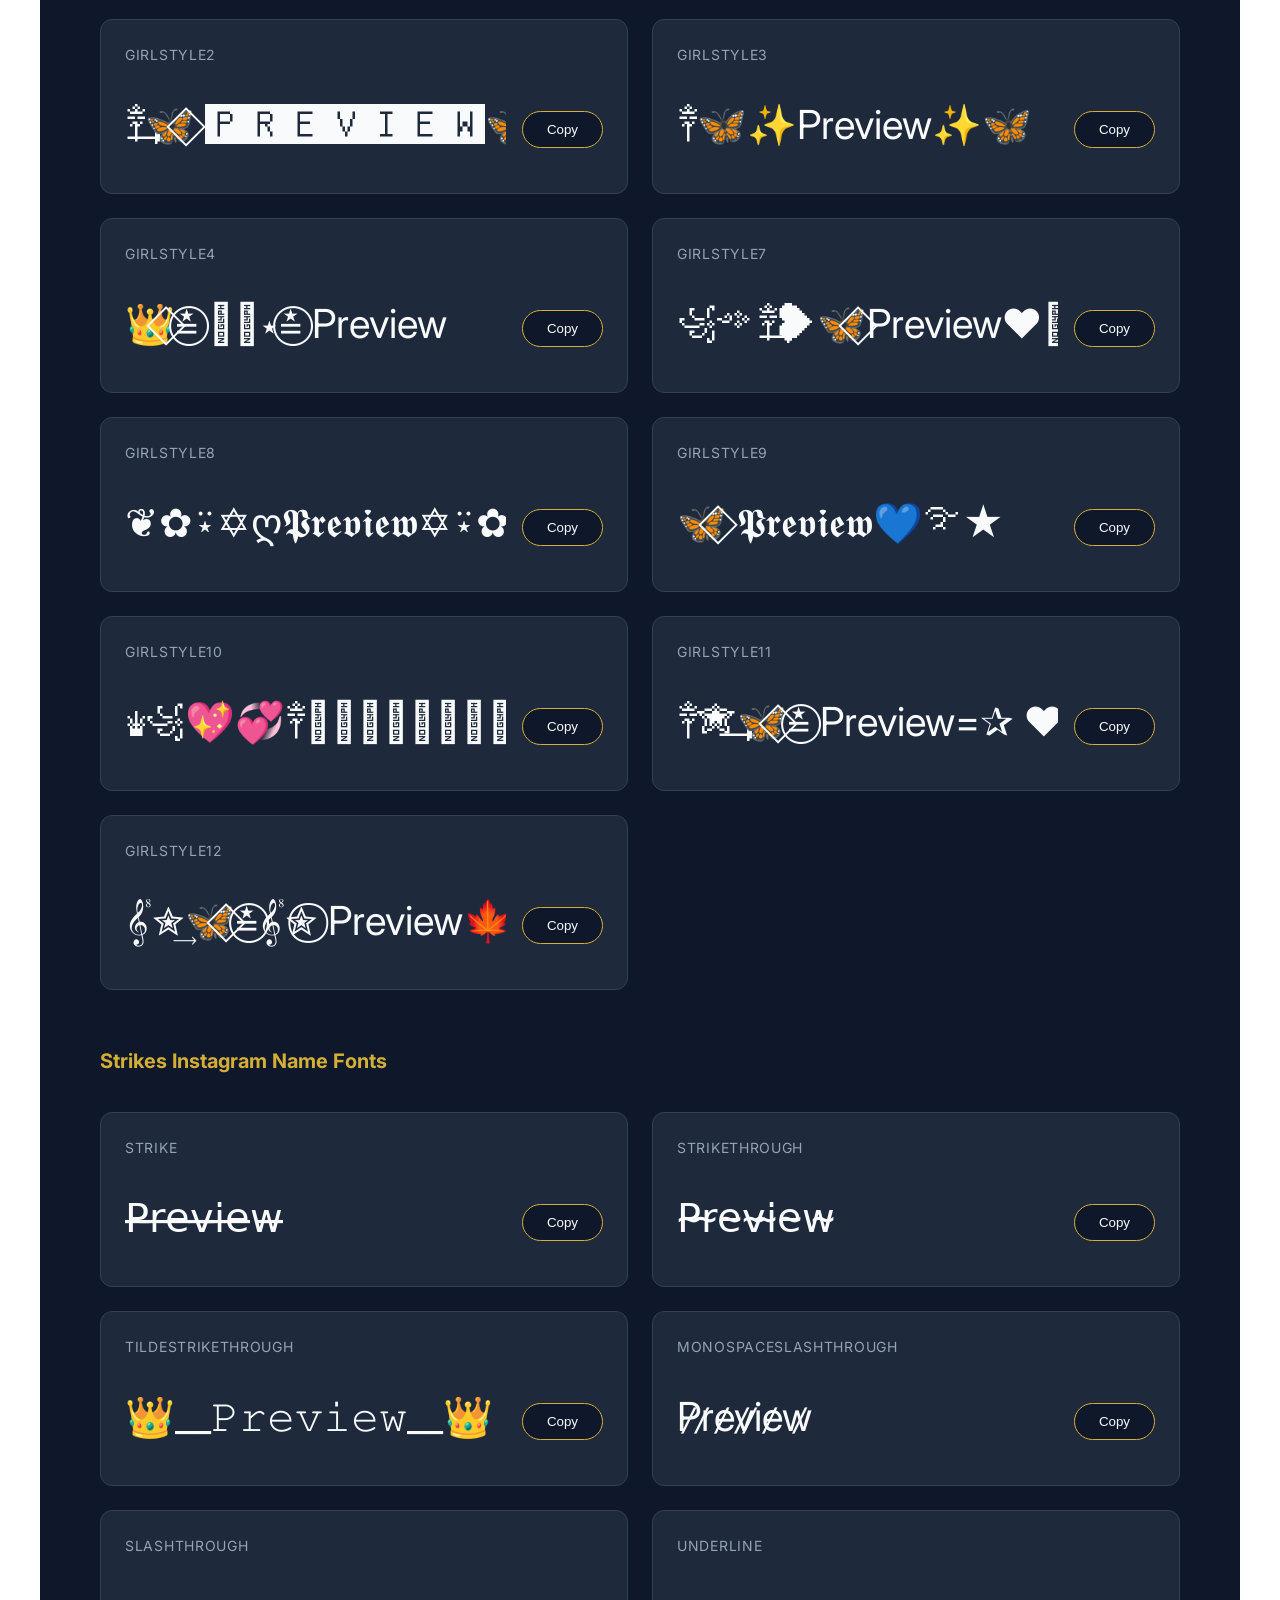
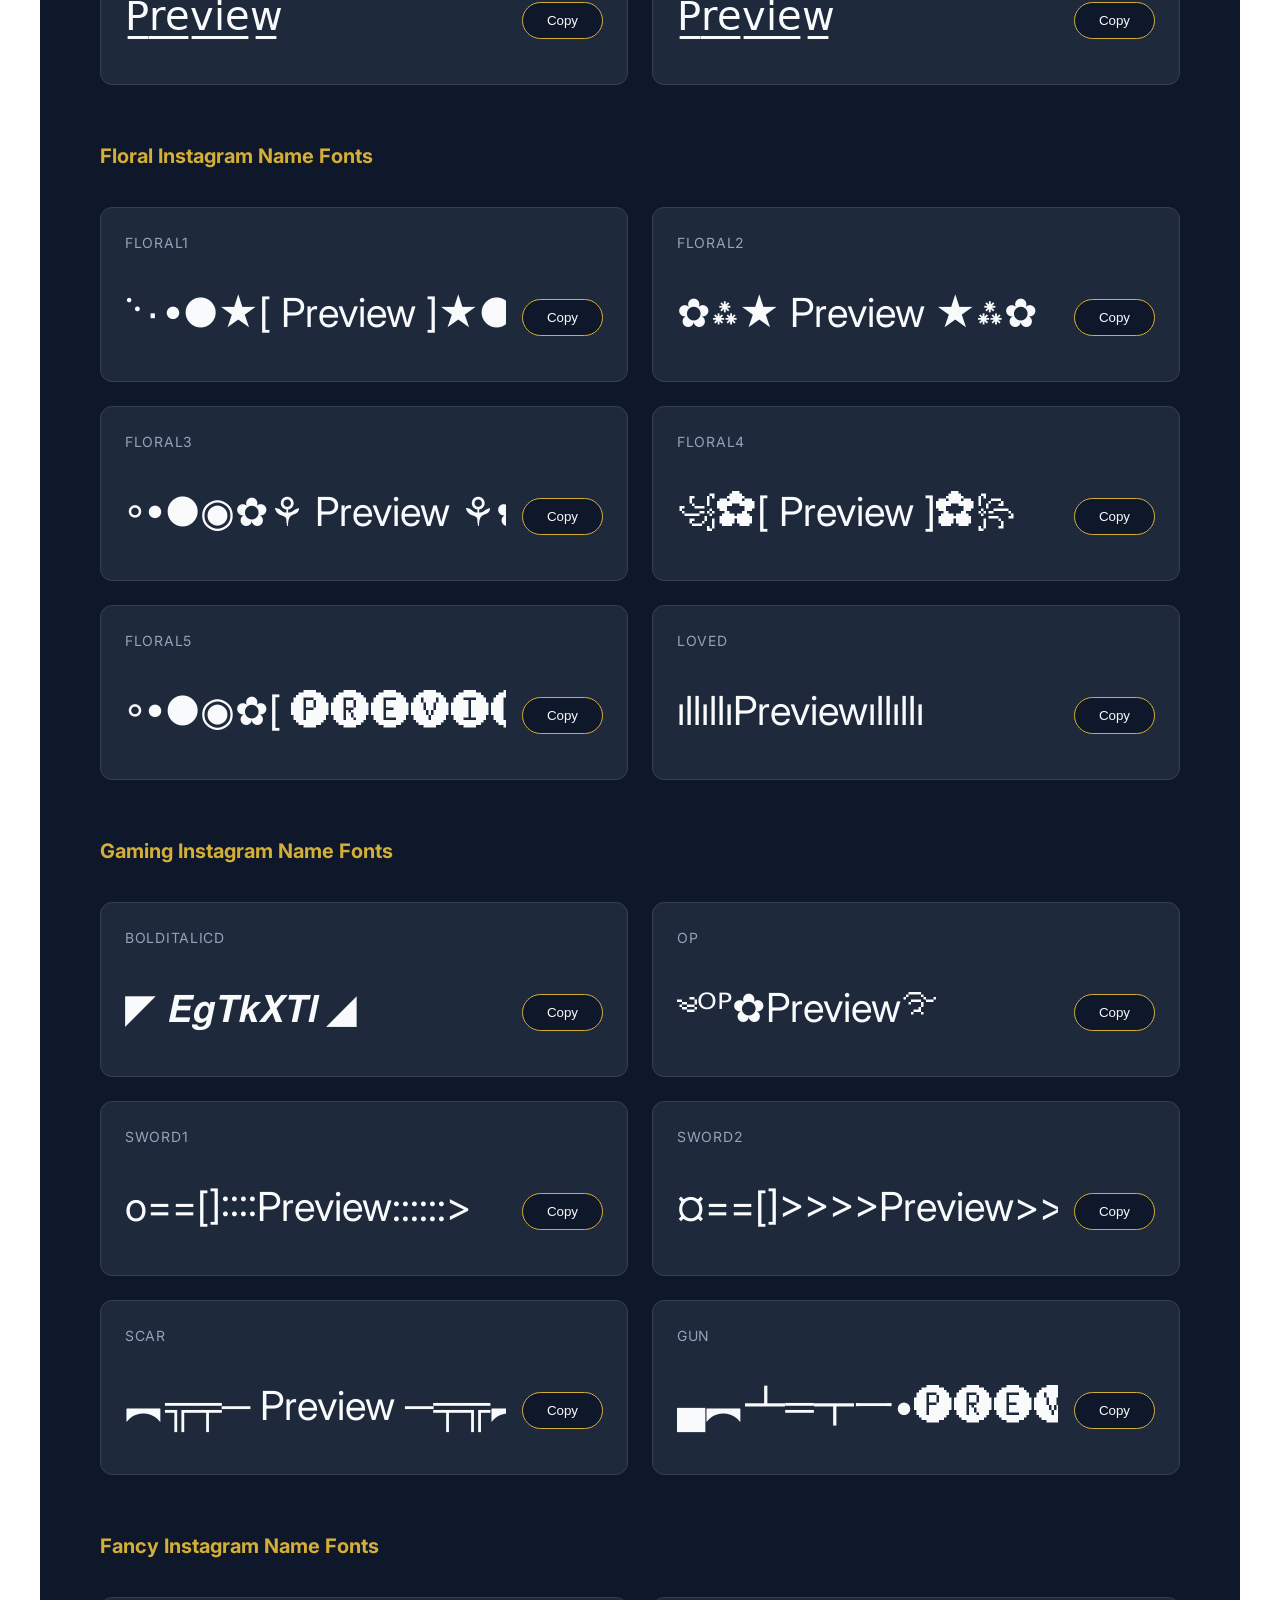
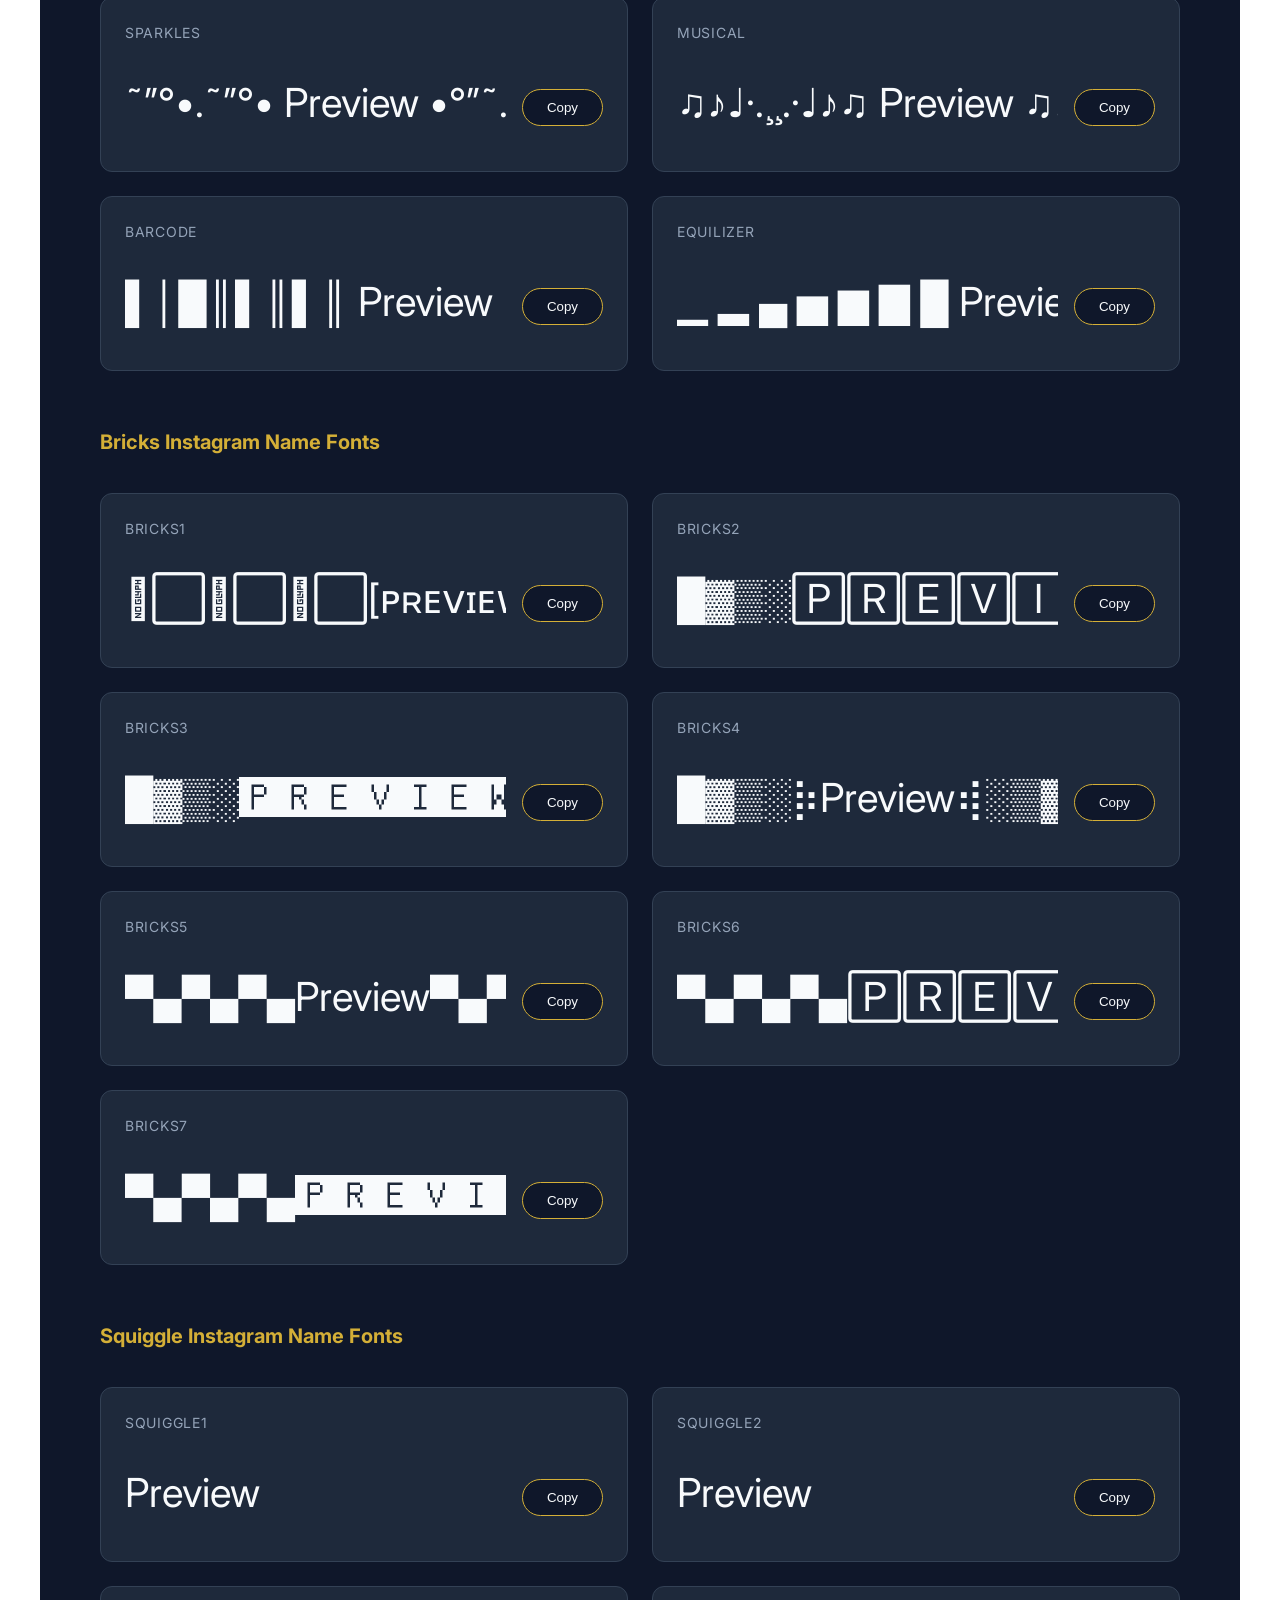
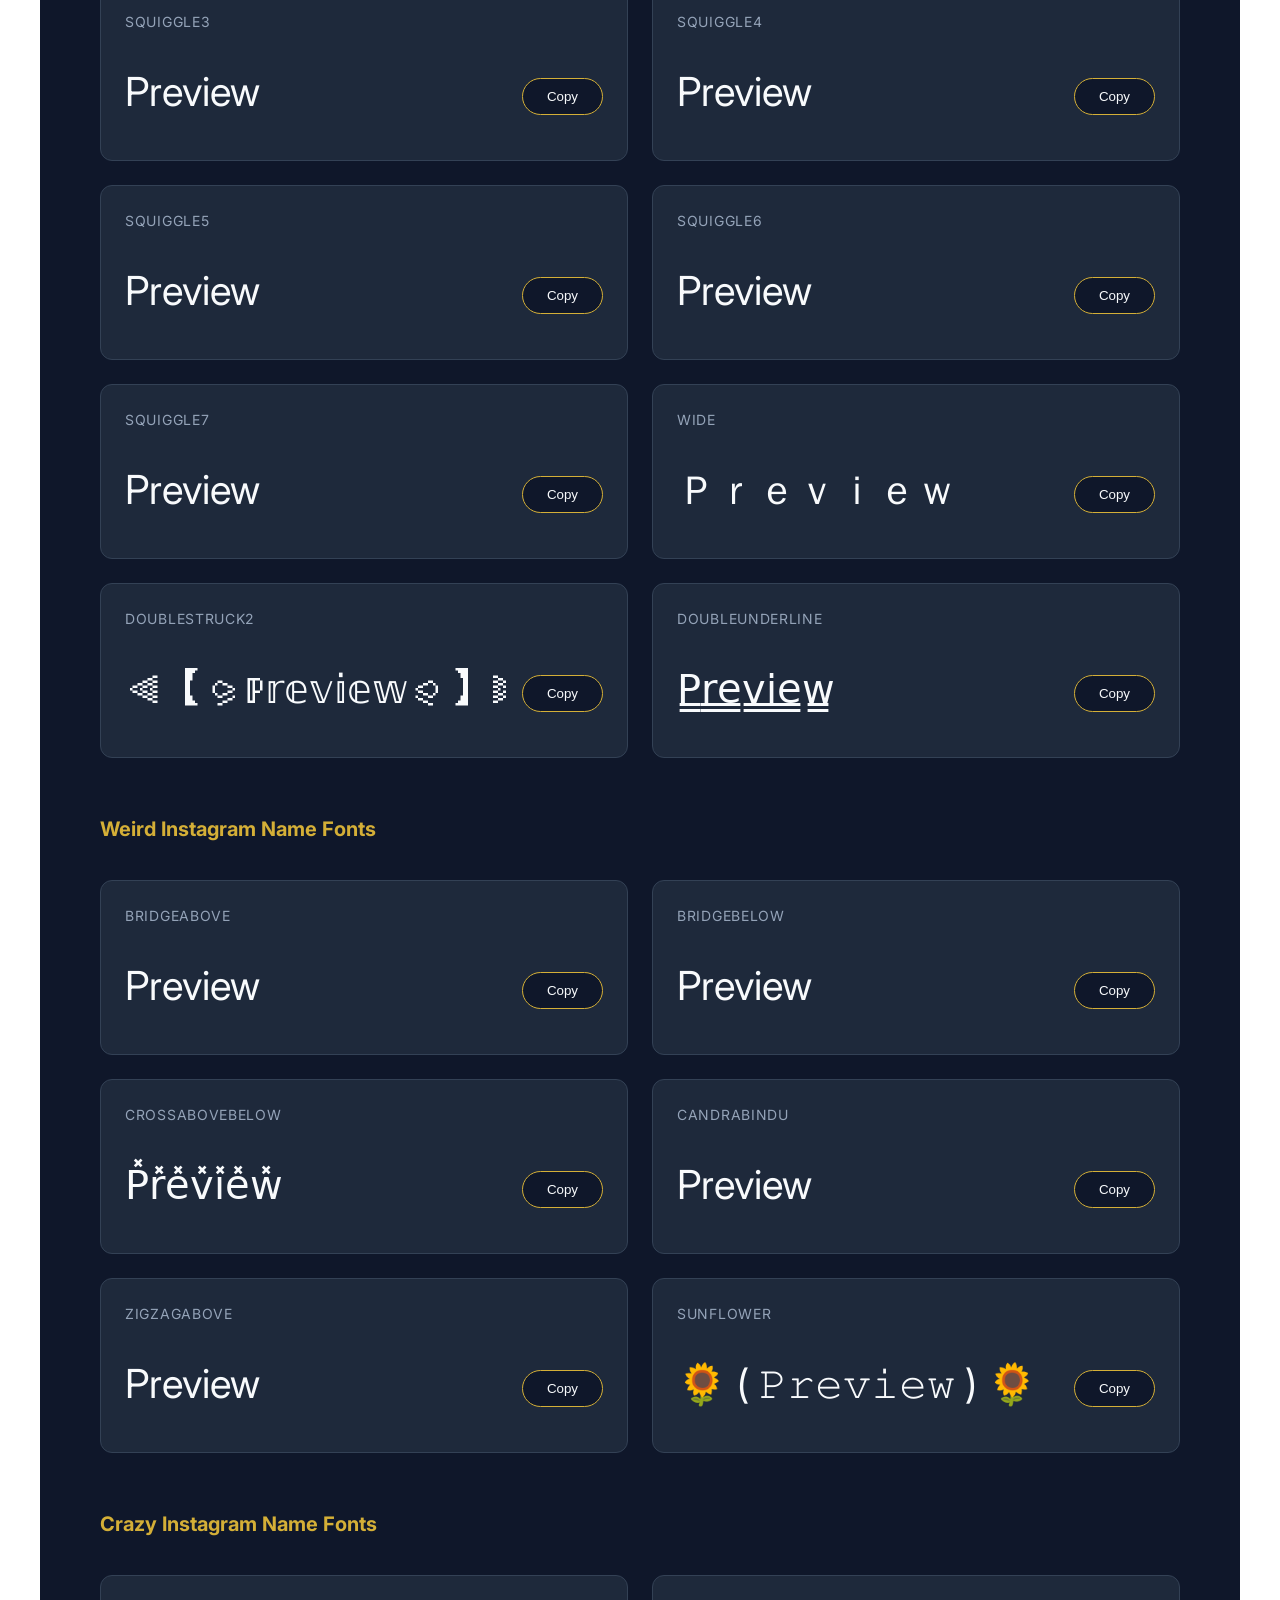
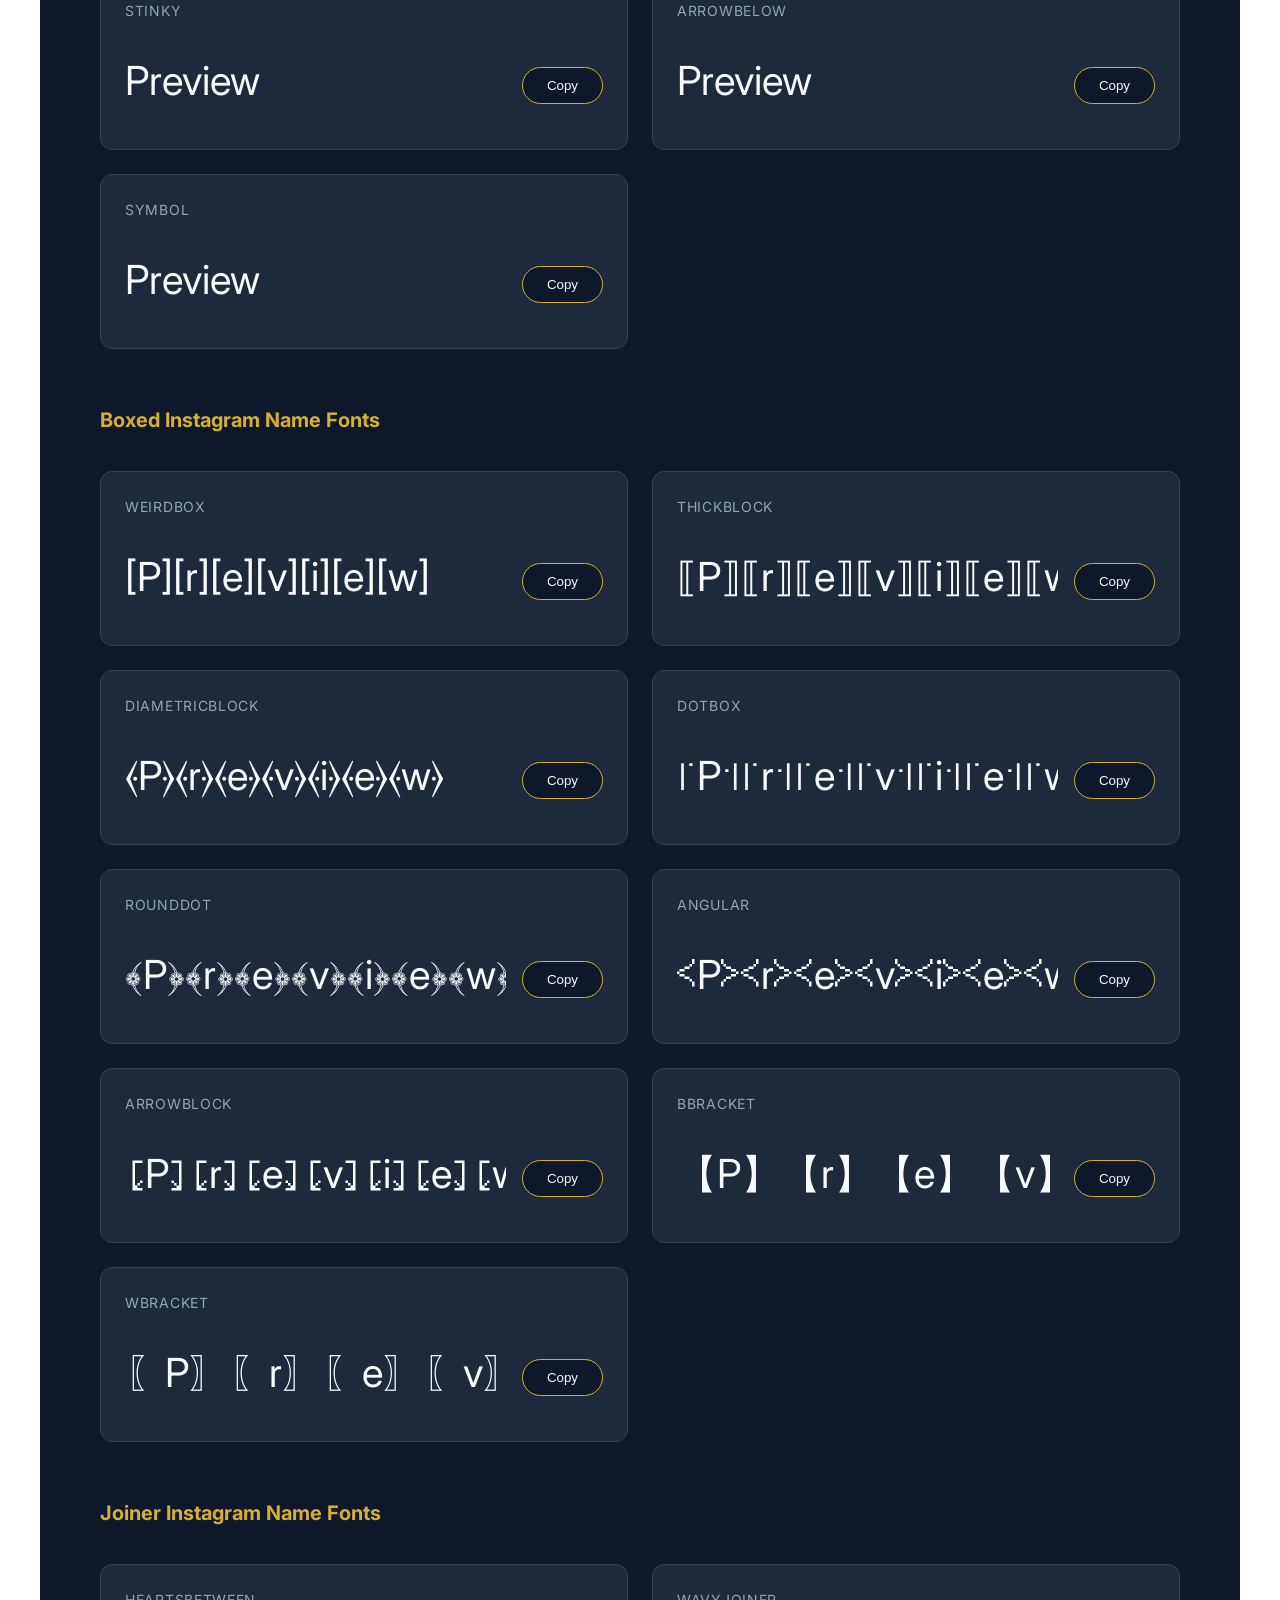
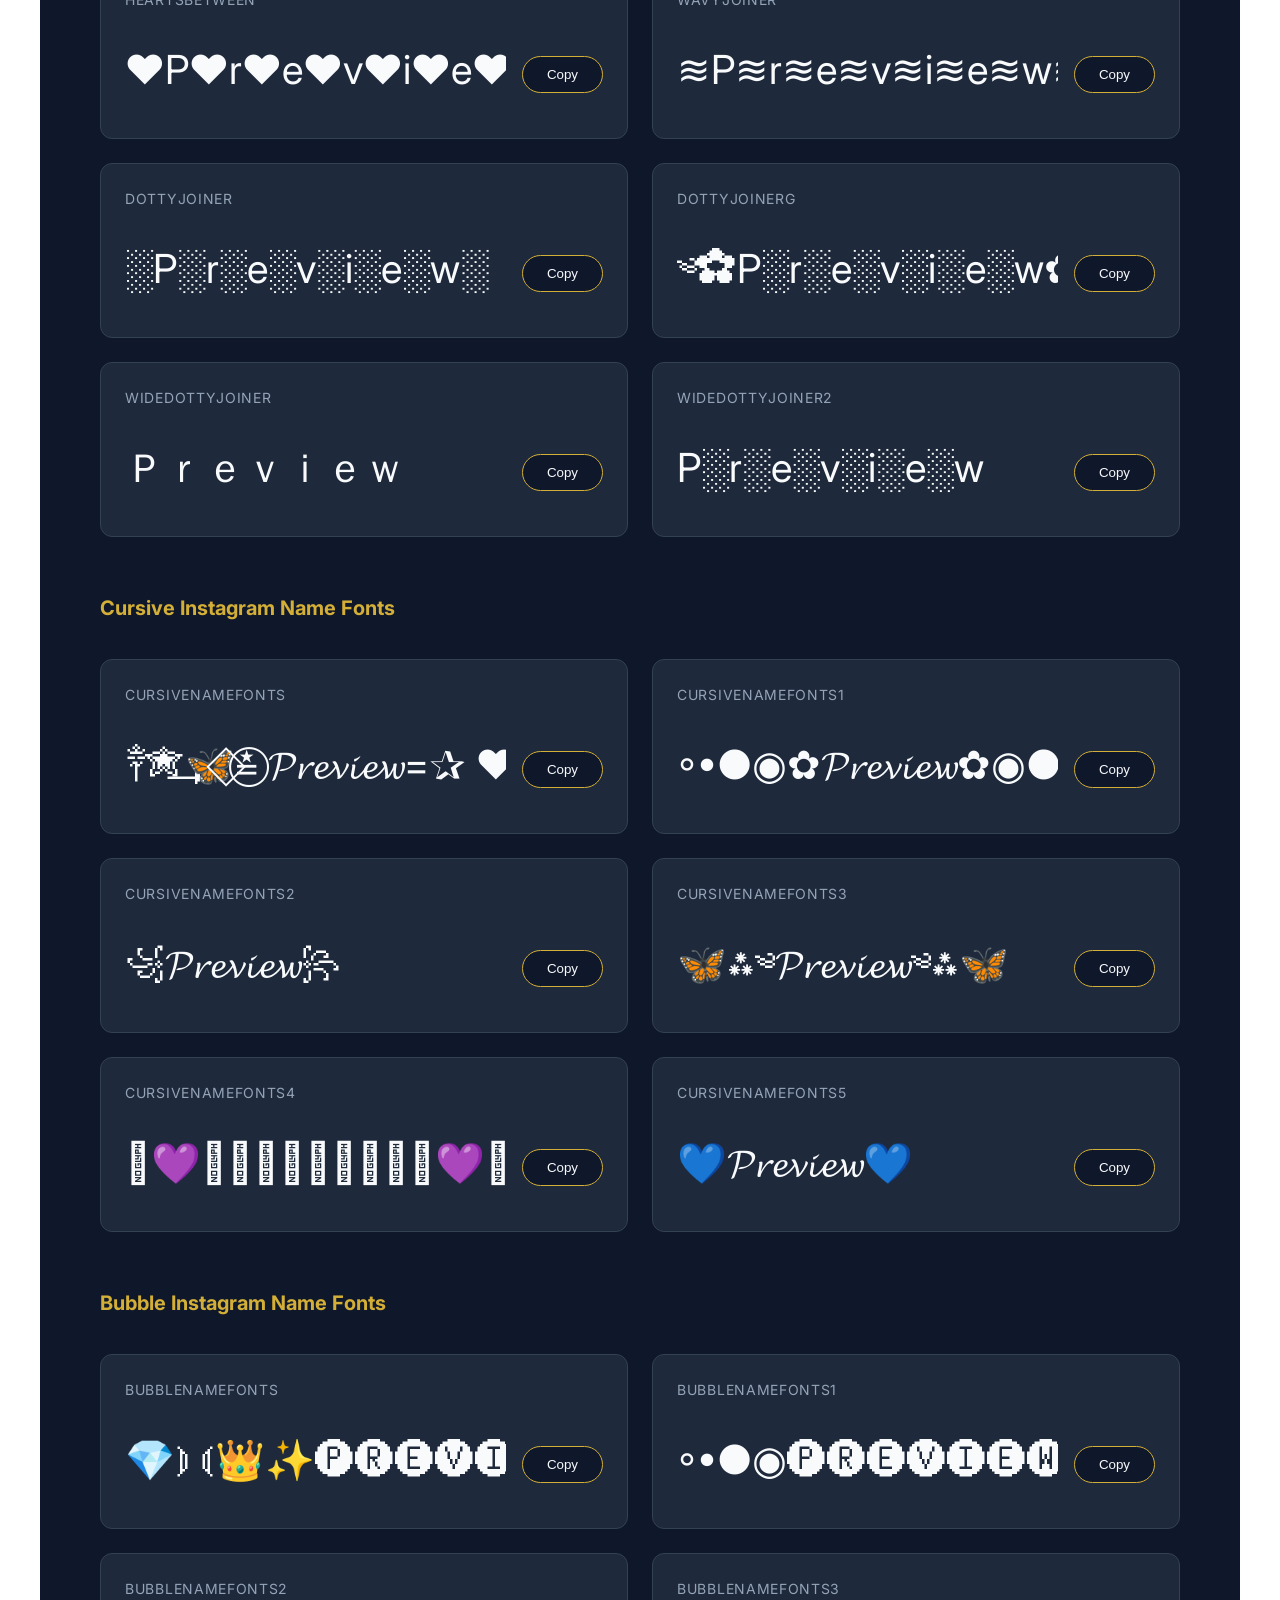
==== commit edcfdb9d: "adding white color on both sides" ====
--- a/instagram-fonts.html
+++ b/instagram-fonts.html
@@ -11,43 +11,45 @@
 </head>
 
 <body>
-  <header class="app-header">
-    <div class="container header-content">
-      <div class="header-text">
-        <h1>Instagram Font Generator</h1>
-        <p>Type your text and instantly discover 180+ matching fancy fonts.</p>
-      </div>
-      <!-- Dropdown Navigation -->
-      <div class="dropdown">
-        <button class="dropbtn">Other Fonts ▼</button>
-        <div class="dropdown-content">
-          <a href="index.html">Calligraphy Fonts</a>
-          <a href="instagram-fonts.html" class="active">Instagram Fonts</a>
+  <div class="page-wrapper">
+    <header class="app-header">
+      <div class="container header-content">
+        <div class="header-text">
+          <h1>Instagram Font Generator</h1>
+          <p>Type your text and instantly discover 180+ matching fancy fonts.</p>
+        </div>
+        <!-- Dropdown Navigation -->
+        <div class="dropdown">
+          <button class="dropbtn">Other Fonts ▼</button>
+          <div class="dropdown-content">
+            <a href="index.html">Calligraphy Fonts</a>
+            <a href="instagram-fonts.html" class="active">Instagram Fonts</a>
+          </div>
         </div>
       </div>
-    </div>
-  </header>
+    </header>
 
-  <main class="app-main container generator-layout" data-font-type="instagram">
-    <!-- Top Row: Input -->
-    <section class="generator-header-col">
-      <div class="input-card">
-        <textarea id="main-input" placeholder="Type your text here to preview..." aria-label="Text to preview"
-          rows="2"></textarea>
-        <div class="input-footer">
-          <span class="char-count" id="char-count">0 / 200</span>
-          <button id="reset-btn" class="reset-btn">Reset</button>
+    <main class="app-main container generator-layout" data-font-type="instagram">
+      <!-- Top Row: Input -->
+      <section class="generator-header-col">
+        <div class="input-card">
+          <textarea id="main-input" placeholder="Type your text here to preview..." aria-label="Text to preview"
+            rows="2"></textarea>
+          <div class="input-footer">
+            <span class="char-count" id="char-count">0 / 200</span>
+            <button id="reset-btn" class="reset-btn">Reset</button>
+          </div>
         </div>
-      </div>
-    </section>
+      </section>
 
-    <!-- Bottom Row: 2-Column Previews -->
-    <section class="generator-main-col">
-      <div class="preview-area" id="preview-container">
-        <!-- Preview rows rendered by JS -->
-      </div>
-    </section>
-  </main>
+      <!-- Bottom Row: 2-Column Previews -->
+      <section class="generator-main-col">
+        <div class="preview-area" id="preview-container">
+          <!-- Preview rows rendered by JS -->
+        </div>
+      </section>
+    </main>
+  </div>
   <script src="./js/app.js"></script>
 </body>
 
--- a/css/styles.css
+++ b/css/styles.css
@@ -21,16 +21,23 @@
 
 body {
   font-family: var(--font-ui);
-  background-color: var(--clr-bg);
+  background-color: #ffffff;
   color: var(--clr-text);
   line-height: 1.5;
   min-height: 100vh;
 }
 
-.container {
+.page-wrapper {
+  background-color: var(--clr-bg);
   max-width: 1200px;
   margin: 0 auto;
-  padding: 0 40px;
+  min-height: 100vh;
+}
+
+.container {
+  max-width: 1120px;
+  margin: 0 auto;
+  padding: 0 20px;
 }
 
 .app-header {
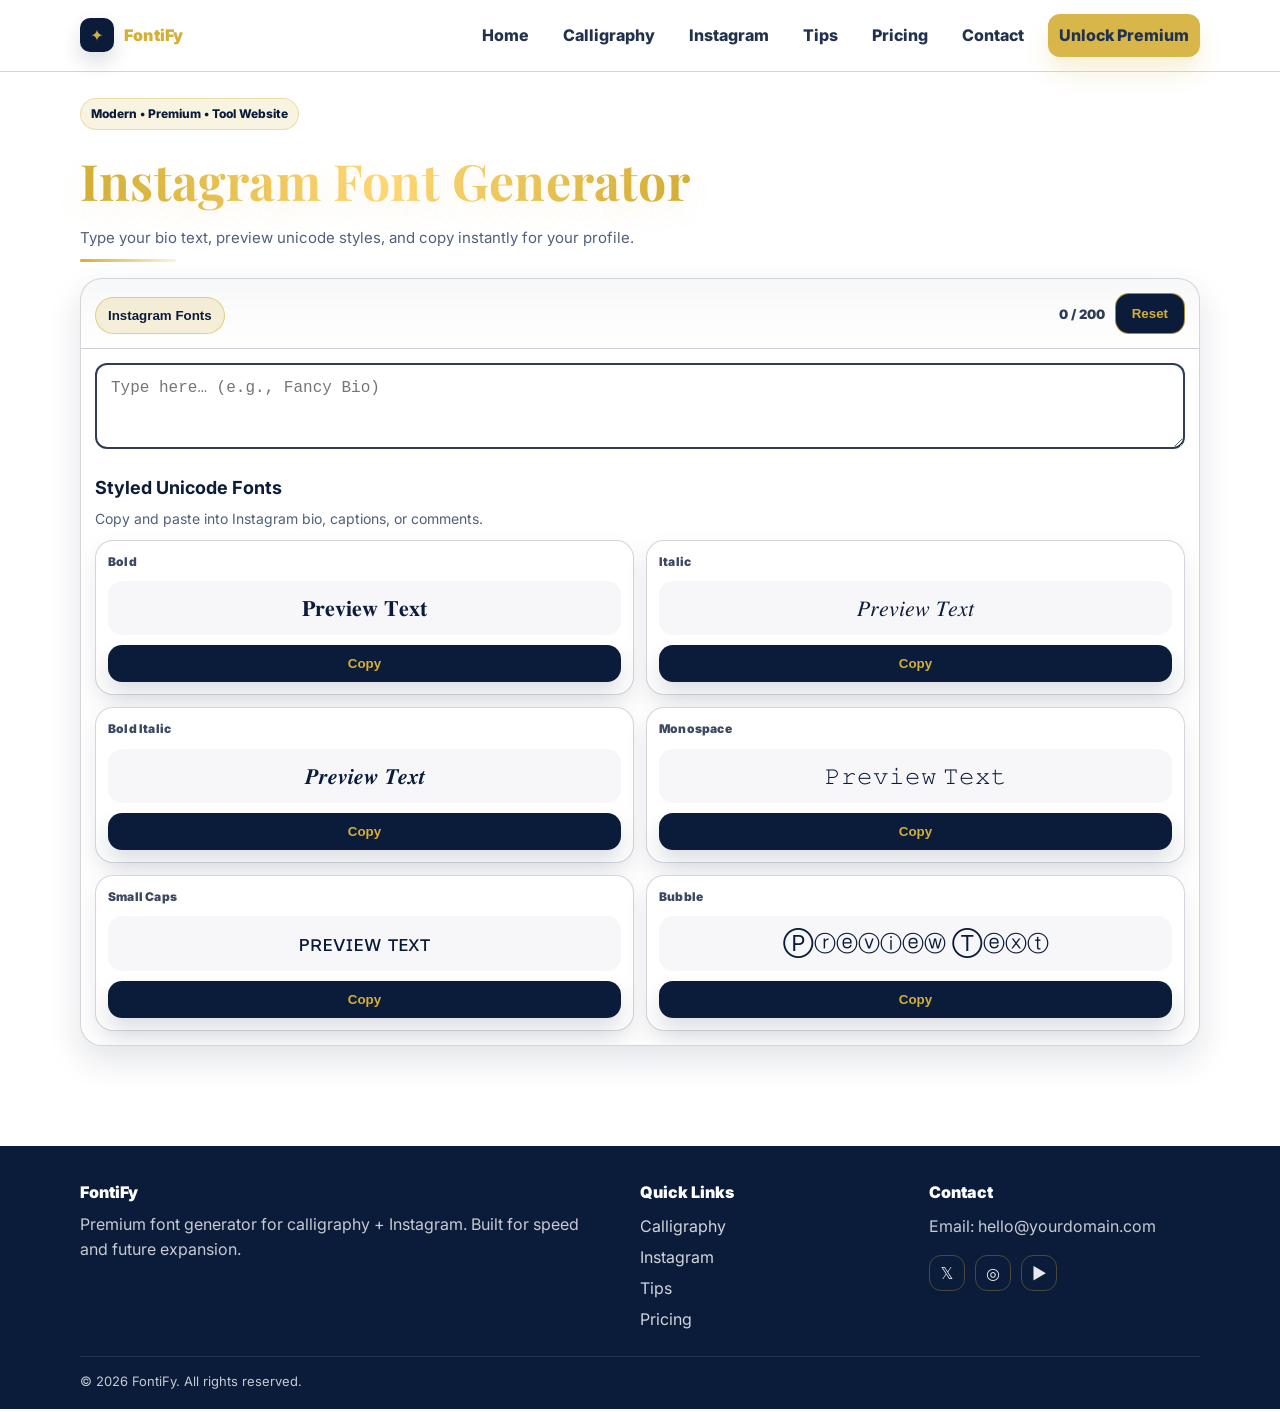
==== commit 6b7340eb: "feat: Add base CSS styling and introduce a page wrapper for consistent application layout." ====
--- a/instagram-fonts.html
+++ b/instagram-fonts.html
@@ -2,54 +2,154 @@
 <html lang="en">
 
 <head>
-  <meta charset="UTF-8" />
-  <meta name="viewport" content="width=device-width, initial-scale=1.0" />
-  <title>Instagram Font Generator</title>
-  <meta name="description" content="Generate 180+ unique Instagram fonts instantly for your bio or posts." />
+  <meta charset="utf-8" />
+  <meta name="viewport" content="width=device-width,initial-scale=1" />
+  <title>FontiFy — Instagram Font Generator</title>
+  <meta name="description"
+    content="Generate premium Instagram bio fonts instantly. Unicode styled text for captions and profiles." />
+
+  <!-- Fonts -->
+  <link rel="preconnect" href="https://fonts.googleapis.com" />
+  <link rel="preconnect" href="https://fonts.gstatic.com" crossorigin />
+  <link
+    href="https://fonts.googleapis.com/css2?family=Inter:wght@400;500;600;700;800&family=Playfair+Display:wght@600;700&display=swap"
+    rel="stylesheet" />
+
   <link rel="stylesheet" href="./css/styles.css" />
-  <link href="https://fonts.googleapis.com/css2?family=Inter:wght@400;500;600&display=swap" rel="stylesheet" />
 </head>
 
 <body>
-  <div class="page-wrapper">
-    <header class="app-header">
-      <div class="container header-content">
-        <div class="header-text">
-          <h1>Instagram Font Generator</h1>
-          <p>Type your text and instantly discover 180+ matching fancy fonts.</p>
-        </div>
-        <!-- Dropdown Navigation -->
-        <div class="dropdown">
-          <button class="dropbtn">Other Fonts ▼</button>
-          <div class="dropdown-content">
-            <a href="index.html">Calligraphy Fonts</a>
-            <a href="instagram-fonts.html" class="active">Instagram Fonts</a>
+  <header class="site-header" id="top">
+    <div class="container header-inner">
+      <a class="brand" href="index.html" aria-label="FontiFy Home">
+        <span class="brand-mark" aria-hidden="true">✦</span>
+        <span class="brand-text">FontiFy</span>
+      </a>
+
+      <button class="nav-toggle" aria-controls="primary-nav" aria-expanded="false">
+        <span class="sr-only">Open menu</span>
+        <span class="hamburger" aria-hidden="true"></span>
+      </button>
+
+      <nav class="nav" id="primary-nav">
+        <a href="index.html">Home</a>
+        <a href="index.html#calligraphy">Calligraphy</a>
+        <a href="instagram-fonts.html">Instagram</a>
+        <a href="#tips">Tips</a>
+        <a href="#pricing">Pricing</a>
+        <a href="#contact">Contact</a>
+        <a class="btn btn-gold" href="#pricing">Unlock Premium</a>
+      </nav>
+    </div>
+  </header>
+
+  <main id="home">
+    <section class="hero">
+      <div class="container">
+        <div class="badge">Modern • Premium • Tool Website</div>
+        <h1 class="hero-title">
+          <span class="gold-gradient">Instagram Font Generator</span>
+        </h1>
+        <p class="hero-subtitle">Type your bio text, preview unicode styles, and copy instantly for your profile.</p>
+        <div class="hero-underline"></div>
+
+        <section class="tool-card" aria-label="Font generator">
+          <div class="tool-head">
+            <div class="tabs">
+              <button class="tab is-active">Instagram Fonts</button>
+            </div>
+
+            <div class="tool-actions">
+              <div class="counter" id="charCounter">0 / 200</div>
+              <button class="btn btn-outline btn-reset" id="resetBtn" type="button">Reset</button>
+            </div>
           </div>
+
+          <div class="tool-body">
+            <label class="sr-only" for="userText">Enter your text</label>
+            <textarea id="userText" class="text-input" maxlength="200" rows="3"
+              placeholder="Type here… (e.g., Fancy Bio)"></textarea>
+
+            <!-- Instagram panel -->
+            <section id="panel-ig" class="panel is-active">
+              <div class="section-head" id="instagram">
+                <h2 class="section-title">Styled Unicode Fonts</h2>
+                <p class="section-desc">Copy and paste into Instagram bio, captions, or comments.</p>
+              </div>
+
+              <div class="font-grid" id="igGrid">
+                <article class="font-card" data-ig="bold">
+                  <div class="font-label">Bold</div>
+                  <div class="font-preview" data-preview>Preview Text</div><button class="copy-btn"
+                    data-copy>Copy</button>
+                </article>
+                <article class="font-card" data-ig="italic">
+                  <div class="font-label">Italic</div>
+                  <div class="font-preview" data-preview>Preview Text</div><button class="copy-btn"
+                    data-copy>Copy</button>
+                </article>
+                <article class="font-card" data-ig="bolditalic">
+                  <div class="font-label">Bold Italic</div>
+                  <div class="font-preview" data-preview>Preview Text</div><button class="copy-btn"
+                    data-copy>Copy</button>
+                </article>
+                <article class="font-card" data-ig="monospace">
+                  <div class="font-label">Monospace</div>
+                  <div class="font-preview" data-preview>Preview Text</div><button class="copy-btn"
+                    data-copy>Copy</button>
+                </article>
+                <article class="font-card" data-ig="smallcaps">
+                  <div class="font-label">Small Caps</div>
+                  <div class="font-preview" data-preview>Preview Text</div><button class="copy-btn"
+                    data-copy>Copy</button>
+                </article>
+                <article class="font-card" data-ig="bubble">
+                  <div class="font-label">Bubble</div>
+                  <div class="font-preview" data-preview>Preview Text</div><button class="copy-btn"
+                    data-copy>Copy</button>
+                </article>
+              </div>
+            </section>
+          </div>
+        </section>
+
+        <!-- (Tips and Pricing sections removed or kept for consistency) -->
+      </div>
+    </section>
+  </main>
+
+  <footer id="contact">
+    <div class="container footer-grid">
+      <div>
+        <div class="footer-brand">FontiFy</div>
+        <p class="footer-text">Premium font generator for calligraphy + Instagram. Built for speed and future expansion.
+        </p>
+      </div>
+
+      <div>
+        <div class="footer-title">Quick Links</div>
+        <a href="index.html#calligraphy">Calligraphy</a>
+        <a href="instagram-fonts.html">Instagram</a>
+        <a href="#tips">Tips</a>
+        <a href="#pricing">Pricing</a>
+      </div>
+
+      <div>
+        <div class="footer-title">Contact</div>
+        <p class="footer-text">Email: hello@yourdomain.com</p>
+        <div class="social">
+          <a href="#" aria-label="Twitter">𝕏</a>
+          <a href="#" aria-label="Instagram">◎</a>
+          <a href="#" aria-label="YouTube">▶</a>
         </div>
       </div>
-    </header>
+    </div>
 
-    <main class="app-main container generator-layout" data-font-type="instagram">
-      <!-- Top Row: Input -->
-      <section class="generator-header-col">
-        <div class="input-card">
-          <textarea id="main-input" placeholder="Type your text here to preview..." aria-label="Text to preview"
-            rows="2"></textarea>
-          <div class="input-footer">
-            <span class="char-count" id="char-count">0 / 200</span>
-            <button id="reset-btn" class="reset-btn">Reset</button>
-          </div>
-        </div>
-      </section>
+    <div class="container footer-bottom">
+      <span>© <span id="year"></span> FontiFy. All rights reserved.</span>
+    </div>
+  </footer>
 
-      <!-- Bottom Row: 2-Column Previews -->
-      <section class="generator-main-col">
-        <div class="preview-area" id="preview-container">
-          <!-- Preview rows rendered by JS -->
-        </div>
-      </section>
-    </main>
-  </div>
   <script src="./js/app.js"></script>
 </body>
 
--- a/css/styles.css
+++ b/css/styles.css
@@ -1,313 +1,814 @@
 :root {
-  --clr-bg: #0f172a;
-  --clr-surface: #1e293b;
-  --clr-surface-hover: #334155;
-  --clr-text: #f8fafc;
-  --clr-text-muted: #94a3b8;
-  --clr-gold: #d4af37;
-  --clr-gold-dim: rgba(212, 175, 55, 0.4);
-  --clr-border: #334155;
-
-  --font-ui: 'Inter', sans-serif;
-  --radius: 12px;
-  --transition: 0.2s ease-in-out;
+  --navy: #0B1B3A;
+  --gold: #D4AF37;
+  --gold2: #b99121;
+  --success: #10B981;
+  --line: rgba(11, 27, 58, .18);
+  --muted: #51607a;
+  --radius: 18px;
+  --shadow: 0 14px 34px rgba(11, 27, 58, .12);
 }
 
 * {
+  box-sizing: border-box;
+}
+
+html,
+body {
   margin: 0;
   padding: 0;
-  box-sizing: border-box;
 }
 
 body {
-  font-family: var(--font-ui);
-  background-color: #ffffff;
-  color: var(--clr-text);
-  line-height: 1.5;
-  min-height: 100vh;
-}
-
-.page-wrapper {
-  background-color: var(--clr-bg);
-  max-width: 1200px;
-  margin: 0 auto;
-  min-height: 100vh;
+  font-family: Inter, system-ui, -apple-system, Segoe UI, Roboto, Arial, sans-serif;
+  color: #0f172a;
+  background: #fff;
+  line-height: 1.55;
+}
+
+a {
+  color: inherit;
+  text-decoration: none;
+}
+
+a:hover {
+  text-decoration: underline;
+}
+
+.sr-only {
+  position: absolute !important;
+  width: 1px;
+  height: 1px;
+  padding: 0;
+  margin: -1px;
+  overflow: hidden;
+  clip: rect(0, 0, 0, 0);
+  white-space: nowrap;
+  border: 0;
 }
 
 .container {
-  max-width: 1120px;
-  margin: 0 auto;
-  padding: 0 20px;
-}
-
-.app-header {
-  padding: 40px 0 20px;
-}
-
-.header-content {
+  width: min(1120px, calc(100% - 64px));
+  margin-inline: auto;
+}
+
+@media (max-width:640px) {
+  .container {
+    width: min(1120px, calc(100% - 28px));
+  }
+}
+
+/* Header */
+.site-header {
+  position: sticky;
+  top: 0;
+  z-index: 50;
+  background: rgba(255, 255, 255, .92);
+  backdrop-filter: blur(10px);
+  border-bottom: 1px solid var(--line);
+}
+
+.header-inner {
   display: flex;
+  align-items: center;
   justify-content: space-between;
-  align-items: flex-start;
+  gap: 16px;
+  padding: 14px 0;
+}
+
+.brand {
+  display: flex;
+  align-items: center;
+  gap: 10px;
+  font-weight: 900;
+}
+
+.brand-mark {
+  width: 34px;
+  height: 34px;
+  display: grid;
+  place-items: center;
+  border-radius: 10px;
+  background: var(--navy);
+  color: var(--gold);
+  box-shadow: 0 10px 20px rgba(11, 27, 58, .14);
+}
+
+.brand-text {
+  color: var(--gold);
+  letter-spacing: .2px;
+}
+
+.nav {
+  display: flex;
+  align-items: center;
+  gap: 14px;
+}
+
+.nav a {
+  font-weight: 800;
+  color: var(--navy);
+  opacity: .9;
+  padding: 8px 10px;
+  border-radius: 12px;
+}
+
+.nav a:hover {
+  background: rgba(11, 27, 58, .06);
+  text-decoration: none;
+  opacity: 1;
+}
+
+.btn {
+  border: 1px solid transparent;
+  border-radius: 14px;
+  padding: 10px 14px;
+  font-weight: 900;
+  cursor: pointer;
+  transition: transform .15s ease, box-shadow .15s ease, background .15s ease, border-color .15s ease;
+}
+
+.btn:active {
+  transform: translateY(1px);
+}
+
+.btn-gold {
+  background: var(--gold);
+  color: #1a1a1a;
+  box-shadow: 0 14px 26px rgba(212, 175, 55, .22);
+}
+
+.btn-gold:hover {
+  background: var(--gold2);
+  text-decoration: none;
+}
+
+.btn-outline {
+  background: #fff;
+  border-color: rgba(11, 27, 58, .25);
+  color: var(--navy);
+}
+
+.btn-outline:hover {
+  border-color: rgba(11, 27, 58, .45);
+  box-shadow: 0 12px 22px rgba(11, 27, 58, .10);
+  transform: translateY(-1px);
+}
+
+/* Mobile menu */
+.nav-toggle {
+  display: none;
+  background: transparent;
+  border: 1px solid var(--line);
+  border-radius: 12px;
+  padding: 10px 12px;
+  cursor: pointer;
+}
+
+.hamburger {
+  width: 18px;
+  height: 2px;
+  background: var(--navy);
+  position: relative;
+  display: block;
+}
+
+.hamburger:before,
+.hamburger:after {
+  content: "";
+  position: absolute;
+  left: 0;
+  width: 18px;
+  height: 2px;
+  background: var(--navy);
+}
+
+.hamburger:before {
+  top: -6px;
+}
+
+.hamburger:after {
+  top: 6px;
+}
+
+@media (max-width: 920px) {
+  .nav-toggle {
+    display: inline-flex;
+  }
+
+  .nav {
+    position: absolute;
+    right: 16px;
+    top: 64px;
+    width: min(340px, calc(100% - 32px));
+    background: #fff;
+    border: 1px solid var(--line);
+    border-radius: 18px;
+    box-shadow: var(--shadow);
+    padding: 12px;
+    display: none;
+    flex-direction: column;
+    align-items: stretch;
+    transform-origin: top;
+    animation: drop .18s ease;
+  }
+
+  .nav.is-open {
+    display: flex;
+  }
+
+  @keyframes drop {
+    from {
+      opacity: 0;
+      transform: translateY(-6px) scale(.98);
+    }
+
+    to {
+      opacity: 1;
+      transform: translateY(0) scale(1);
+    }
+  }
+}
+
+/* Hero */
+.hero {
+  padding: 26px 0 56px;
+}
+
+.badge {
+  display: inline-flex;
+  background: rgba(212, 175, 55, .14);
+  border: 1px solid rgba(212, 175, 55, .35);
+  color: var(--navy);
+  padding: 6px 10px;
+  border-radius: 999px;
+  font-weight: 800;
+  font-size: 12px;
+}
+
+.hero-title {
+  font-family: "Playfair Display", serif;
+  font-size: clamp(30px, 4vw, 50px);
+  margin: 12px 0 6px;
+  color: var(--navy);
+  letter-spacing: .2px;
+}
+
+.gold-gradient {
+  background: linear-gradient(90deg, var(--gold), #ffd978, var(--gold));
+  -webkit-background-clip: text;
+  background-clip: text;
+  color: transparent;
+  text-shadow: 0 10px 30px rgba(212, 175, 55, .14);
+}
+
+.hero-subtitle {
+  max-width: 70ch;
+  margin: 0;
+  color: var(--muted);
+  font-size: 15px;
+}
+
+.hero-underline {
+  height: 3px;
+  width: 96px;
+  background: linear-gradient(90deg, var(--gold), rgba(212, 175, 55, .15));
+  border-radius: 999px;
+  margin: 10px 0 0;
+}
+
+/* Tool Card */
+.tool-card {
+  margin-top: 16px;
+  background: #fff;
+  border: 1px solid var(--line);
+  border-radius: 22px;
+  box-shadow: var(--shadow);
+  overflow: hidden;
+}
+
+.tool-head {
+  padding: 14px;
+  display: flex;
+  align-items: flex-end;
+  justify-content: space-between;
+  gap: 12px;
+  border-bottom: 1px solid var(--line);
+  background: linear-gradient(180deg, rgba(11, 27, 58, .03), transparent);
+}
+
+.tabs {
+  display: flex;
+  gap: 10px;
   flex-wrap: wrap;
-  gap: 20px;
-}
-
-.header-text h1 {
-  font-size: 2.5rem;
-  font-weight: 600;
-  margin-bottom: 8px;
-  color: var(--clr-text);
-}
-
-.header-text p {
-  color: var(--clr-text-muted);
-  font-size: 1.1rem;
-}
-
-/* Dropdown styling */
-.dropdown {
-  position: relative;
-  display: inline-block;
-}
-
-.dropbtn {
-  background-color: var(--clr-surface);
-  color: var(--clr-text);
-  padding: 12px 24px;
-  font-size: 1rem;
-  font-weight: 500;
-  border: 1px solid var(--clr-border);
+}
+
+.tab {
+  border: 1px solid rgba(11, 27, 58, .18);
+  background: #fff;
+  padding: 10px 12px;
+  border-radius: 999px;
+  cursor: pointer;
+  font-weight: 900;
+  color: var(--navy);
+  transition: transform .15s ease, border-color .15s ease, background .15s ease;
+}
+
+.tab:hover {
+  transform: translateY(-1px);
+  border-color: rgba(11, 27, 58, .35);
+}
+
+.tab.is-active {
+  background: rgba(212, 175, 55, .18);
+  border-color: rgba(212, 175, 55, .55);
+}
+
+.tool-actions {
+  display: flex;
+  align-items: center;
+  gap: 10px;
+}
+
+.counter {
+  font-weight: 900;
+  color: var(--navy);
+  opacity: .85;
+  font-size: 13px;
+}
+
+.tool-body {
+  padding: 14px;
+}
+
+/* Textarea */
+.text-input {
+  width: 100%;
+  border: 2px solid rgba(11, 27, 58, .85);
+  border-radius: 12px;
+  padding: 14px;
+  font-size: 16px;
+  outline: none;
+  transition: box-shadow .18s ease, transform .18s ease, border-color .18s ease;
+}
+
+.text-input:hover {
+  transform: translateY(-1px);
+}
+
+.text-input:focus {
+  border-color: rgba(212, 175, 55, .95);
+  box-shadow: 0 0 0 6px rgba(212, 175, 55, .18);
+}
+
+/* Reset button: navy bg + gold border, hover gold bg navy text */
+.btn-reset {
+  background: var(--navy);
+  color: var(--gold);
+  border-color: rgba(212, 175, 55, .75);
+  padding: 12px 16px;
+}
+
+.btn-reset:hover {
+  background: var(--gold);
+  color: var(--navy);
+  transform: translateY(-1px);
+}
+
+.section-head {
+  margin: 18px 0 10px;
+}
+
+.section-title {
+  margin: 0;
+  font-size: 18px;
+  color: var(--navy);
+}
+
+.section-desc {
+  margin: 6px 0 0;
+  color: var(--muted);
+  font-size: 14px;
+}
+
+/* Grid */
+.font-grid {
+  display: grid;
+  grid-template-columns: repeat(2, minmax(0, 1fr));
+  gap: 12px;
+}
+
+@media (max-width: 820px) {
+  .font-grid {
+    grid-template-columns: 1fr;
+  }
+}
+
+/* Cards */
+.font-card {
+  border: 1px solid var(--line);
   border-radius: var(--radius);
-  cursor: pointer;
-  transition: var(--transition);
-}
-
-.dropbtn:hover,
-.dropdown:hover .dropbtn {
-  background-color: var(--clr-surface-hover);
-  border-color: var(--clr-gold-dim);
-}
-
-.dropdown-content {
-  display: none;
-  position: absolute;
-  right: 0;
-  top: calc(100% + 8px);
-  background-color: var(--clr-surface);
-  min-width: 200px;
-  box-shadow: 0px 8px 16px 0px rgba(0, 0, 0, 0.5);
-  border: 1px solid var(--clr-border);
-  border-radius: var(--radius);
-  z-index: 100;
-  overflow: hidden;
-}
-
-.dropdown-content a {
-  color: var(--clr-text);
-  padding: 12px 16px;
-  text-decoration: none;
-  display: block;
-  font-size: 0.95rem;
-  transition: background-color 0.2s;
-}
-
-.dropdown-content a:hover {
-  background-color: var(--clr-surface-hover);
-}
-
-.dropdown-content a.active {
-  color: var(--clr-gold);
-  background-color: rgba(212, 175, 55, 0.1);
-  border-left: 3px solid var(--clr-gold);
-}
-
-.dropdown:hover .dropdown-content {
-  display: block;
-  animation: fadeIn 0.2s ease-out;
-}
-
-@keyframes fadeIn {
-  from {
-    opacity: 0;
-    transform: translateY(-10px);
-  }
-
-  to {
-    opacity: 1;
-    transform: translateY(0);
-  }
-}
-
-/* Layout Restructure */
-.generator-layout {
+  padding: 12px;
+  background: #fff;
+  box-shadow: 0 10px 25px rgba(11, 27, 58, .08);
+  transition: transform .15s ease, box-shadow .15s ease, border-color .15s ease;
   display: flex;
   flex-direction: column;
-  gap: 32px;
-  padding-bottom: 80px;
-}
-
-/* Base Card Style */
-.card-base {
-  background: var(--clr-surface);
-  border: 1px solid var(--clr-border);
+  gap: 10px;
+}
+
+.font-card:hover {
+  transform: translateY(-2px);
+  box-shadow: 0 16px 32px rgba(11, 27, 58, .12);
+  border-color: rgba(212, 175, 55, .35);
+}
+
+.font-label {
+  font-size: 12px;
+  font-weight: 900;
+  color: rgba(11, 27, 58, .80);
+  letter-spacing: .2px;
+}
+
+.font-preview {
+  font-size: 22px;
+  color: var(--navy);
+  text-align: center;
+  padding: 10px 8px;
+  border-radius: 14px;
+  background: rgba(11, 27, 58, .03);
+  overflow: hidden;
+  text-overflow: ellipsis;
+  white-space: nowrap;
+}
+
+/* Copy button */
+.copy-btn {
+  border: 1px solid transparent;
+  background: var(--navy);
+  color: var(--gold);
+  border-radius: 14px;
+  padding: 10px 12px;
+  font-weight: 900;
+  cursor: pointer;
+  box-shadow: 0 12px 22px rgba(11, 27, 58, .14);
+  transition: transform .15s ease, box-shadow .15s ease, background .15s ease;
+  display: inline-flex;
+  justify-content: center;
+  gap: 8px;
+}
+
+.copy-btn:hover {
+  transform: translateY(-1px);
+  box-shadow: 0 16px 30px rgba(11, 27, 58, .18);
+}
+
+.copy-btn.is-copied {
+  background: rgba(16, 185, 129, .12);
+  border-color: rgba(16, 185, 129, .55);
+  color: var(--navy);
+}
+
+.check {
+  color: var(--success);
+  font-weight: 900;
+}
+
+/* Compare */
+.compare {
+  margin-top: 18px;
+  border-top: 1px solid var(--line);
+  padding-top: 16px;
+}
+
+.compare-grid {
+  display: grid;
+  grid-template-columns: repeat(3, minmax(0, 1fr));
+  gap: 12px;
+}
+
+@media (max-width: 900px) {
+  .compare-grid {
+    grid-template-columns: 1fr;
+  }
+}
+
+.compare-col {
+  border: 1px solid var(--line);
   border-radius: var(--radius);
-  padding: 24px;
-}
-
-/* Input Area */
-.input-card {
-  background: var(--clr-surface);
-  border: 1px solid var(--clr-border);
-  border-radius: var(--radius);
-  padding: 24px;
-  box-shadow: 0 4px 6px -1px rgba(0, 0, 0, 0.1), 0 2px 4px -1px rgba(0, 0, 0, 0.06);
-}
-
-#main-input {
+  background: #fff;
+  box-shadow: 0 10px 25px rgba(11, 27, 58, .08);
+  padding: 12px;
+}
+
+.label {
+  display: block;
+  font-weight: 900;
+  color: var(--navy);
+  font-size: 13px;
+  margin-bottom: 8px;
+}
+
+select {
   width: 100%;
-  background: transparent;
-  border: none;
-  color: var(--clr-text);
-  font-family: var(--font-ui);
-  font-size: 1.25rem;
-  resize: vertical;
-  min-height: 60px;
-}
-
-#main-input:focus {
-  outline: none;
-}
-
-.input-footer {
+  border: 1px solid rgba(11, 27, 58, .22);
+  border-radius: 14px;
+  padding: 10px 12px;
+  font-weight: 800;
+  color: var(--navy);
+  background: #fff;
+}
+
+.compare-preview {
+  margin-top: 12px;
+  padding: 14px 12px;
+  border-radius: 14px;
+  border: 1px dashed rgba(212, 175, 55, .45);
+  background: #fff;
+  text-align: center;
+  font-size: 22px;
+  color: var(--navy);
+  overflow: hidden;
+  text-overflow: ellipsis;
+  white-space: nowrap;
+}
+
+/* Trending pills */
+.subsection {
+  margin-top: 18px;
+}
+
+.subsection-title {
+  margin: 0 0 10px;
+  color: var(--navy);
+  font-weight: 900;
+}
+
+.pill-row {
   display: flex;
-  justify-content: space-between;
-  align-items: center;
-  border-top: 1px solid var(--clr-border);
-  padding-top: 12px;
+  flex-wrap: wrap;
+  gap: 10px;
+}
+
+.pill {
+  border: 1px solid rgba(11, 27, 58, .18);
+  background: #fff;
+  padding: 10px 12px;
+  border-radius: 999px;
+  cursor: pointer;
+  font-weight: 900;
+  color: var(--navy);
+  transition: transform .15s ease, background .15s ease, border-color .15s ease;
+}
+
+.pill:hover {
+  transform: translateY(-1px);
+  background: rgba(212, 175, 55, .14);
+  border-color: rgba(212, 175, 55, .55);
+}
+
+/* Feature + tips cards */
+.cards {
   margin-top: 12px;
-}
-
-.char-count {
-  font-size: 0.875rem;
-  color: var(--clr-text-muted);
-}
-
-.reset-btn {
-  background: transparent;
-  color: var(--clr-text-muted);
-  border: 1px solid var(--clr-border);
-  padding: 6px 16px;
-  border-radius: 10px;
-  font-size: 0.875rem;
-  cursor: pointer;
-  transition: var(--transition);
-}
-
-.reset-btn:hover {
-  border-color: var(--clr-text-muted);
-  color: var(--clr-text);
-  background: rgba(255, 255, 255, 0.05);
-}
-
-
-/* Preview Area Layout (2 Columns) */
-.preview-area {
   display: grid;
-  grid-template-columns: repeat(2, 1fr);
-  gap: 24px;
-}
-
-@media (max-width: 860px) {
-  .preview-area {
+  grid-template-columns: repeat(5, minmax(0, 1fr));
+  gap: 12px;
+}
+
+@media (max-width:1100px) {
+  .cards {
+    grid-template-columns: repeat(2, minmax(0, 1fr));
+  }
+}
+
+.cards-3 {
+  grid-template-columns: repeat(3, minmax(0, 1fr));
+}
+
+@media (max-width:900px) {
+  .cards-3 {
     grid-template-columns: 1fr;
   }
 }
 
-/* Preview Row Cards */
-.preview-row {
-  background: var(--clr-surface);
-  border: 1px solid var(--clr-border);
-  border-radius: var(--radius);
-  padding: 24px;
+.card {
+  border: 1px solid rgba(11, 27, 58, .18);
+  border-radius: 18px;
+  background: #fff;
+  padding: 14px;
+  box-shadow: 0 10px 25px rgba(11, 27, 58, .08);
+  transition: transform .15s ease, box-shadow .15s ease, border-color .15s ease;
+}
+
+.card:hover {
+  transform: translateY(-2px);
+  box-shadow: 0 16px 32px rgba(11, 27, 58, .12);
+  border-color: rgba(212, 175, 55, .35);
+}
+
+.card-title {
+  margin: 0 0 6px;
+  color: var(--navy);
+  font-size: 16px;
+  font-weight: 900;
+}
+
+.card-desc {
+  margin: 0;
+  color: var(--muted);
+  font-size: 14px;
+}
+
+.card-cta {
+  display: inline-block;
+  margin-top: 10px;
+  font-weight: 900;
+  color: var(--navy);
+}
+
+/* Footer */
+footer {
+  margin-top: 44px;
+  background: var(--navy);
+  color: rgba(255, 255, 255, .90);
+  padding: 34px 0 18px;
+}
+
+.footer-grid {
   display: grid;
-  grid-template-columns: 1fr auto;
-  gap: 16px;
-  align-items: center;
-  transition: all 0.3s cubic-bezier(0.25, 0.8, 0.25, 1);
-  position: relative;
-  overflow: hidden;
-}
-
-/* Fontly Hover Effect */
-.preview-row:hover {
-  transform: scale(1.02) translateY(-4px);
-  border-color: var(--clr-gold);
-  box-shadow: 0 0 0 1px var(--clr-gold-dim), 0 12px 24px rgba(0, 0, 0, 0.3);
-  z-index: 10;
-}
-
-.preview-header {
-  grid-column: 1 / -1;
-  font-size: 0.875rem;
-  color: var(--clr-text-muted);
-  text-transform: uppercase;
-  letter-spacing: 0.05em;
+  grid-template-columns: 2fr 1fr 1fr;
+  gap: 18px;
+}
+
+@media (max-width:900px) {
+  .footer-grid {
+    grid-template-columns: 1fr;
+  }
+}
+
+.footer-brand {
+  font-weight: 900;
+  color: #fff;
   margin-bottom: 8px;
 }
 
-/* Real-time preview container */
-.preview-text-container {
-  overflow-x: auto;
-  white-space: nowrap;
-  padding-bottom: 8px;
-  min-height: 80px;
+.footer-title {
+  font-weight: 900;
+  color: #fff;
+  margin-bottom: 10px;
+}
+
+footer a {
+  display: block;
+  opacity: .9;
+  margin: 6px 0;
+}
+
+footer a:hover {
+  opacity: 1;
+  text-decoration: none;
+}
+
+.footer-text {
+  margin: 0;
+  opacity: .85;
+  max-width: 52ch;
+}
+
+.social {
   display: flex;
-  align-items: center;
-  -ms-overflow-style: none;
-  scrollbar-width: none;
-}
-
-.preview-text-container::-webkit-scrollbar {
-  display: none;
-}
-
-.category-header {
-  grid-column: 1 / -1;
-}
-
-/* Output styling */
-.preview-output {
-  color: var(--clr-text);
-  font-size: 40px;
-  transition: color 0.1s, font-size 0.1s, letter-spacing 0.1s;
-}
-
-.copy-btn {
-  background: var(--clr-bg);
-  color: var(--clr-text);
-  border: 1px solid var(--clr-gold);
-  /* Refined: Golden border */
-  padding: 10px 24px;
-  border-radius: 25px;
-  /* Perfectly rounded */
-  font-weight: 500;
-  cursor: pointer;
-  transition: var(--transition);
-  display: flex;
-  align-items: center;
-  gap: 8px;
-}
-
-.copy-btn:hover {
-  background: var(--clr-surface-hover);
-  color: var(--clr-gold);
-  border-color: var(--clr-gold);
-  transform: scale(1.05) translateY(-2px);
-  box-shadow: 0 4px 12px rgba(212, 175, 55, 0.2);
-}
-
-.copy-btn.copied {
-  background: var(--clr-gold);
-  color: #000;
-  border-color: var(--clr-gold);
+  gap: 10px;
+  margin-top: 10px;
+}
+
+.social a {
+  width: 36px;
+  height: 36px;
+  display: grid;
+  place-items: center;
+  border-radius: 12px;
+  border: 1px solid rgba(212, 175, 55, .35);
+  color: #fff;
+  text-decoration: none;
+}
+
+.footer-bottom {
+  margin-top: 18px;
+  padding-top: 14px;
+  border-top: 1px solid rgba(255, 255, 255, .12);
+  opacity: .85;
+  font-size: 13px;
+}
+
+/* Calligraphy font classes */
+.f-allura {
+  font-family: Allura, cursive;
+}
+
+.f-alex {
+  font-family: "Alex Brush", cursive;
+}
+
+.f-gv {
+  font-family: "Great Vibes", cursive;
+}
+
+.f-paris {
+  font-family: Parisienne, cursive;
+}
+
+.f-sac {
+  font-family: Sacramento, cursive;
+}
+
+.f-pacifico {
+  font-family: Pacifico, cursive;
+}
+
+.f-dance {
+  font-family: "Dancing Script", cursive;
+}
+
+.f-satisfy {
+  font-family: Satisfy, cursive;
+}
+
+.f-cookie {
+  font-family: Cookie, cursive;
+}
+
+.f-kaushan {
+  font-family: "Kaushan Script", cursive;
+}
+
+.f-yellow {
+  font-family: Yellowtail, cursive;
+}
+
+.f-marck {
+  font-family: "Marck Script", cursive;
+}
+
+.f-oleo {
+  font-family: "Oleo Script", cursive;
+}
+
+.f-dafoe {
+  font-family: "Mr Dafoe", cursive;
+}
+
+.f-seaweed {
+  font-family: "Seaweed Script", cursive;
+}
+
+.f-roch {
+  font-family: Rochester, cursive;
+}
+
+.f-ital {
+  font-family: Italianno, cursive;
+}
+
+.f-callig {
+  font-family: Calligraffitti, cursive;
+}
+
+.f-damion {
+  font-family: Damion, cursive;
+}
+
+.f-qwig {
+  font-family: Qwigley, cursive;
+}
+
+.f-gwen {
+  font-family: Gwendolyn, cursive;
+}
+
+.f-petit {
+  font-family: "Petit Formal Script", cursive;
+}
+
+.f-meie {
+  font-family: "Meie Script", cursive;
+}
+
+.f-pinyon {
+  font-family: "Pinyon Script", cursive;
+}
+
+.f-fuggles {
+  font-family: Fuggles, cursive;
+}
+
+.f-euphoria {
+  font-family: "Euphoria Script", cursive;
+}
+
+.f-monte {
+  font-family: "MonteCarlo", cursive;
+}
+
+.f-winds {
+  font-family: "WindSong", cursive;
 }
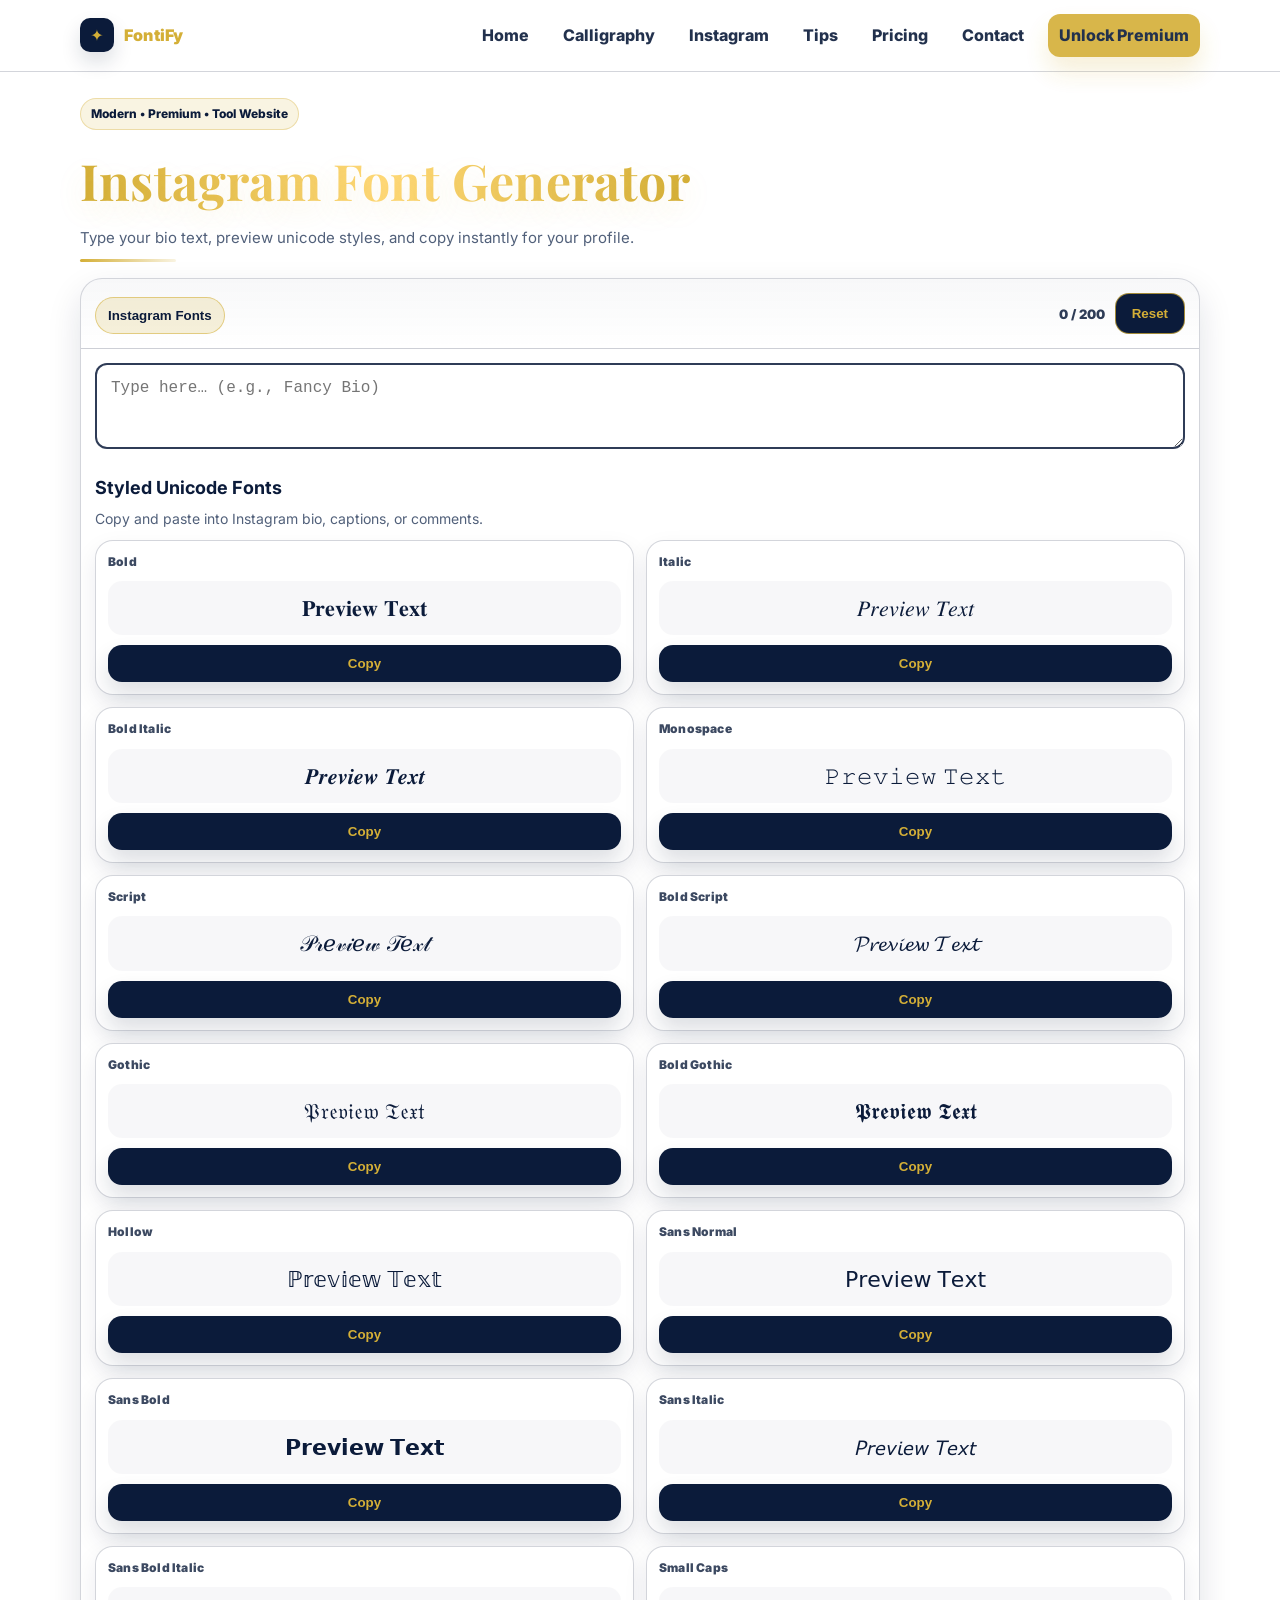
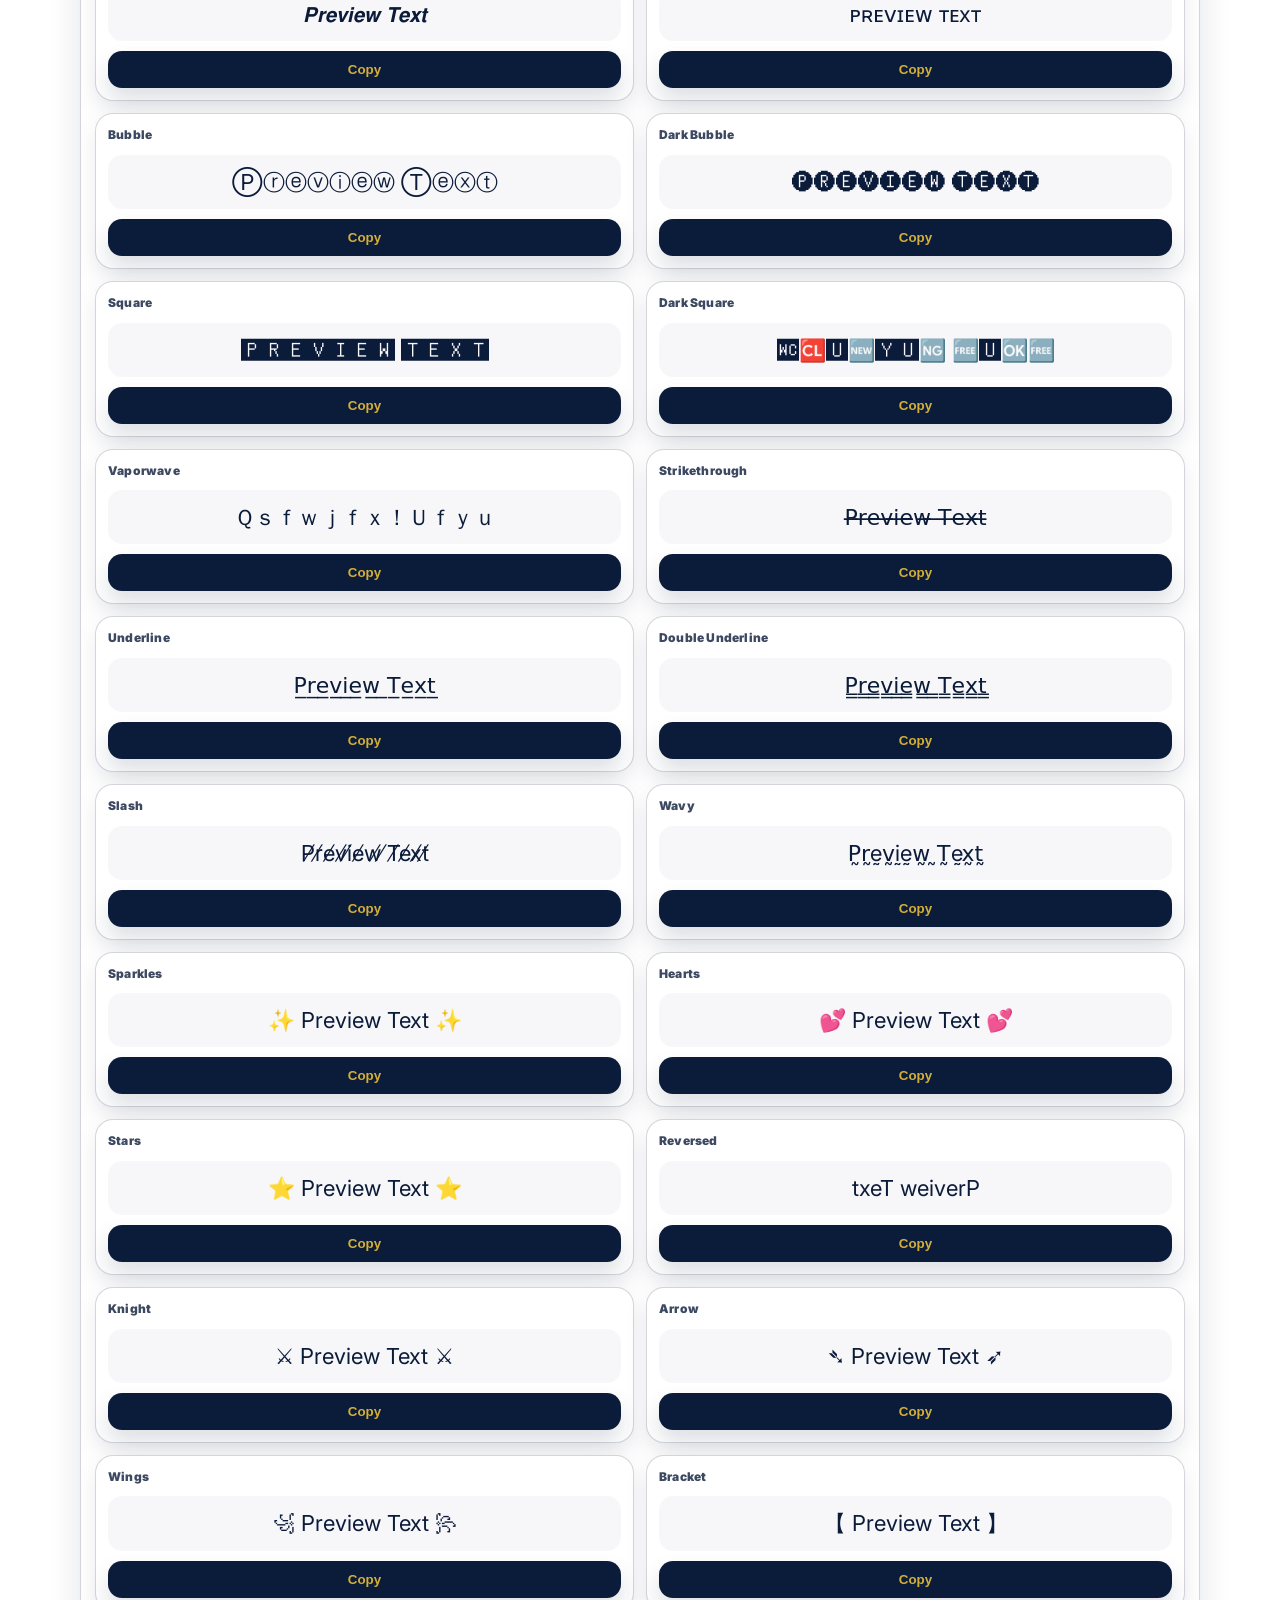
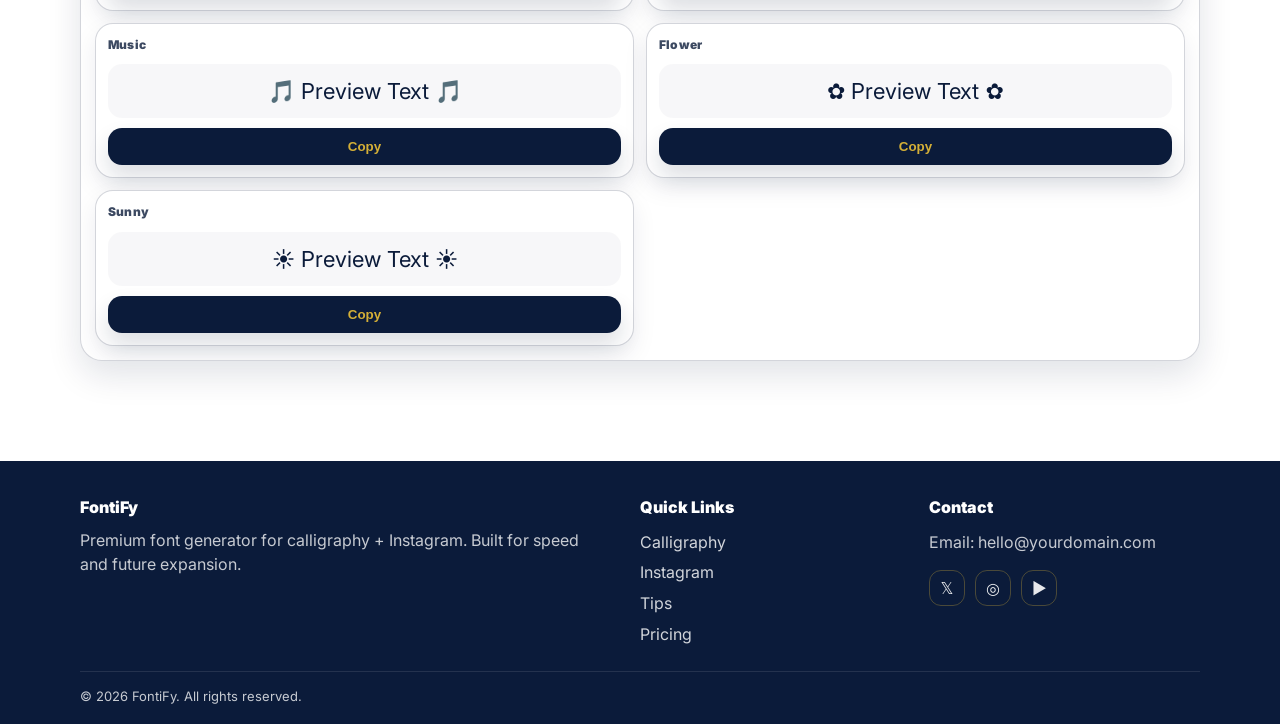
==== commit 505202cc: "adding more calligraphy fonts" ====
--- a/instagram-fonts.html
+++ b/instagram-fonts.html
@@ -98,6 +98,51 @@
                   <div class="font-preview" data-preview>Preview Text</div><button class="copy-btn"
                     data-copy>Copy</button>
                 </article>
+                <article class="font-card" data-ig="script">
+                  <div class="font-label">Script</div>
+                  <div class="font-preview" data-preview>Preview Text</div><button class="copy-btn"
+                    data-copy>Copy</button>
+                </article>
+                <article class="font-card" data-ig="boldscript">
+                  <div class="font-label">Bold Script</div>
+                  <div class="font-preview" data-preview>Preview Text</div><button class="copy-btn"
+                    data-copy>Copy</button>
+                </article>
+                <article class="font-card" data-ig="fraktur">
+                  <div class="font-label">Gothic</div>
+                  <div class="font-preview" data-preview>Preview Text</div><button class="copy-btn"
+                    data-copy>Copy</button>
+                </article>
+                <article class="font-card" data-ig="boldfraktur">
+                  <div class="font-label">Bold Gothic</div>
+                  <div class="font-preview" data-preview>Preview Text</div><button class="copy-btn"
+                    data-copy>Copy</button>
+                </article>
+                <article class="font-card" data-ig="doublestruck">
+                  <div class="font-label">Hollow</div>
+                  <div class="font-preview" data-preview>Preview Text</div><button class="copy-btn"
+                    data-copy>Copy</button>
+                </article>
+                <article class="font-card" data-ig="sans">
+                  <div class="font-label">Sans Normal</div>
+                  <div class="font-preview" data-preview>Preview Text</div><button class="copy-btn"
+                    data-copy>Copy</button>
+                </article>
+                <article class="font-card" data-ig="sansbold">
+                  <div class="font-label">Sans Bold</div>
+                  <div class="font-preview" data-preview>Preview Text</div><button class="copy-btn"
+                    data-copy>Copy</button>
+                </article>
+                <article class="font-card" data-ig="sansitalic">
+                  <div class="font-label">Sans Italic</div>
+                  <div class="font-preview" data-preview>Preview Text</div><button class="copy-btn"
+                    data-copy>Copy</button>
+                </article>
+                <article class="font-card" data-ig="sansbolditalic">
+                  <div class="font-label">Sans Bold Italic</div>
+                  <div class="font-preview" data-preview>Preview Text</div><button class="copy-btn"
+                    data-copy>Copy</button>
+                </article>
                 <article class="font-card" data-ig="smallcaps">
                   <div class="font-label">Small Caps</div>
                   <div class="font-preview" data-preview>Preview Text</div><button class="copy-btn"
@@ -105,6 +150,106 @@
                 </article>
                 <article class="font-card" data-ig="bubble">
                   <div class="font-label">Bubble</div>
+                  <div class="font-preview" data-preview>Preview Text</div><button class="copy-btn"
+                    data-copy>Copy</button>
+                </article>
+                <article class="font-card" data-ig="blackbubble">
+                  <div class="font-label">Dark Bubble</div>
+                  <div class="font-preview" data-preview>Preview Text</div><button class="copy-btn"
+                    data-copy>Copy</button>
+                </article>
+                <article class="font-card" data-ig="square">
+                  <div class="font-label">Square</div>
+                  <div class="font-preview" data-preview>Preview Text</div><button class="copy-btn"
+                    data-copy>Copy</button>
+                </article>
+                <article class="font-card" data-ig="blacksquare">
+                  <div class="font-label">Dark Square</div>
+                  <div class="font-preview" data-preview>Preview Text</div><button class="copy-btn"
+                    data-copy>Copy</button>
+                </article>
+                <article class="font-card" data-ig="fullwidth">
+                  <div class="font-label">Vaporwave</div>
+                  <div class="font-preview" data-preview>Preview Text</div><button class="copy-btn"
+                    data-copy>Copy</button>
+                </article>
+                <article class="font-card" data-ig="strikethrough">
+                  <div class="font-label">Strikethrough</div>
+                  <div class="font-preview" data-preview>Preview Text</div><button class="copy-btn"
+                    data-copy>Copy</button>
+                </article>
+                <article class="font-card" data-ig="underline">
+                  <div class="font-label">Underline</div>
+                  <div class="font-preview" data-preview>Preview Text</div><button class="copy-btn"
+                    data-copy>Copy</button>
+                </article>
+                <article class="font-card" data-ig="doubleunderline">
+                  <div class="font-label">Double Underline</div>
+                  <div class="font-preview" data-preview>Preview Text</div><button class="copy-btn"
+                    data-copy>Copy</button>
+                </article>
+                <article class="font-card" data-ig="slash">
+                  <div class="font-label">Slash</div>
+                  <div class="font-preview" data-preview>Preview Text</div><button class="copy-btn"
+                    data-copy>Copy</button>
+                </article>
+                <article class="font-card" data-ig="wavy">
+                  <div class="font-label">Wavy</div>
+                  <div class="font-preview" data-preview>Preview Text</div><button class="copy-btn"
+                    data-copy>Copy</button>
+                </article>
+                <article class="font-card" data-ig="sparkles">
+                  <div class="font-label">Sparkles</div>
+                  <div class="font-preview" data-preview>Preview Text</div><button class="copy-btn"
+                    data-copy>Copy</button>
+                </article>
+                <article class="font-card" data-ig="hearts">
+                  <div class="font-label">Hearts</div>
+                  <div class="font-preview" data-preview>Preview Text</div><button class="copy-btn"
+                    data-copy>Copy</button>
+                </article>
+                <article class="font-card" data-ig="stars">
+                  <div class="font-label">Stars</div>
+                  <div class="font-preview" data-preview>Preview Text</div><button class="copy-btn"
+                    data-copy>Copy</button>
+                </article>
+                <article class="font-card" data-ig="reversed">
+                  <div class="font-label">Reversed</div>
+                  <div class="font-preview" data-preview>Preview Text</div><button class="copy-btn"
+                    data-copy>Copy</button>
+                </article>
+                <article class="font-card" data-ig="knight">
+                  <div class="font-label">Knight</div>
+                  <div class="font-preview" data-preview>Preview Text</div><button class="copy-btn"
+                    data-copy>Copy</button>
+                </article>
+                <article class="font-card" data-ig="arrow">
+                  <div class="font-label">Arrow</div>
+                  <div class="font-preview" data-preview>Preview Text</div><button class="copy-btn"
+                    data-copy>Copy</button>
+                </article>
+                <article class="font-card" data-ig="wings">
+                  <div class="font-label">Wings</div>
+                  <div class="font-preview" data-preview>Preview Text</div><button class="copy-btn"
+                    data-copy>Copy</button>
+                </article>
+                <article class="font-card" data-ig="bracket">
+                  <div class="font-label">Bracket</div>
+                  <div class="font-preview" data-preview>Preview Text</div><button class="copy-btn"
+                    data-copy>Copy</button>
+                </article>
+                <article class="font-card" data-ig="music">
+                  <div class="font-label">Music</div>
+                  <div class="font-preview" data-preview>Preview Text</div><button class="copy-btn"
+                    data-copy>Copy</button>
+                </article>
+                <article class="font-card" data-ig="flower">
+                  <div class="font-label">Flower</div>
+                  <div class="font-preview" data-preview>Preview Text</div><button class="copy-btn"
+                    data-copy>Copy</button>
+                </article>
+                <article class="font-card" data-ig="sunny">
+                  <div class="font-label">Sunny</div>
                   <div class="font-preview" data-preview>Preview Text</div><button class="copy-btn"
                     data-copy>Copy</button>
                 </article>
--- a/css/styles.css
+++ b/css/styles.css
@@ -806,6 +806,154 @@
 }
 
 .f-monte {
+  font-family: MonteCarlo, cursive;
+}
+
+.f-winds {
+  font-family: WindSong, cursive;
+}
+
+/* Compare Grid Cards */
+.compare-grid-cards {
+  display: grid;
+  grid-template-columns: repeat(3, 1fr);
+  gap: 20px;
+  margin-top: 24px;
+}
+
+@media (max-width: 900px) {
+  .compare-grid-cards {
+    grid-template-columns: 1fr;
+  }
+}
+
+.compare-card {
+  background: #fff;
+  border: 1px solid var(--line);
+  border-radius: var(--radius);
+  overflow: hidden;
+  box-shadow: var(--shadow);
+  transition: transform 0.2s ease;
+}
+
+.compare-card:hover {
+  transform: translateY(-4px);
+  border-color: var(--gold);
+}
+
+.compare-card-head {
+  padding: 16px;
+  background: var(--navy);
+  display: flex;
+  flex-direction: column;
+  gap: 10px;
+}
+
+.font-search {
+  width: 100%;
+  padding: 8px 12px;
+  border-radius: 8px;
+  border: 1px solid rgba(212, 175, 55, 0.3);
+  background: rgba(255, 255, 255, 0.05);
+  color: #fff;
+  font-size: 14px;
+  outline: none;
+}
+
+.font-search:focus {
+  border-color: var(--gold);
+  background: rgba(255, 255, 255, 0.1);
+}
+
+.font-select {
+  width: 100%;
+  padding: 8px;
+  border-radius: 8px;
+  background: #fff;
+  color: var(--navy);
+  font-weight: 700;
+  border: none;
+  cursor: pointer;
+}
+
+.compare-card-body {
+  padding: 30px 16px;
+  min-height: 120px;
+  display: flex;
+  align-items: center;
+  justify-content: center;
+}
+
+/* Trending End Section */
+.trending-cards-grid {
+  display: grid;
+  grid-template-columns: repeat(auto-fit, minmax(240px, 1fr));
+  gap: 20px;
+}
+
+.trending-card {
+  background: #fff;
+  border: 1px solid var(--line);
+  border-radius: 18px;
+  padding: 24px;
+  text-align: center;
+  position: relative;
+  overflow: hidden;
+  transition: all 0.2s ease;
+}
+
+.trending-card:hover {
+  border-color: var(--gold);
+  box-shadow: 0 10px 40px rgba(212, 175, 55, 0.1);
+}
+
+.trending-preview {
+  font-size: 28px;
+  color: var(--navy);
+  margin-bottom: 20px;
+  white-space: nowrap;
+  overflow: hidden;
+  text-overflow: ellipsis;
+}
+
+.trending-info {
+  display: flex;
+  align-items: center;
+  justify-content: space-between;
+  border-top: 1px solid var(--line);
+  padding-top: 16px;
+}
+
+.trending-tag {
+  font-size: 11px;
+  font-weight: 900;
+  text-transform: uppercase;
+  color: var(--gold);
+  letter-spacing: 1px;
+}
+
+.btn-copy-small {
+  background: var(--navy);
+  color: var(--gold);
+  border: none;
+  border-radius: 8px;
+  padding: 6px 12px;
+  font-size: 12px;
+  font-weight: 800;
+  cursor: pointer;
+  transition: all 0.2s ease;
+}
+
+.btn-copy-small:hover {
+  background: var(--gold);
+  color: var(--navy);
+}
+
+.f-euphoria {
+  font-family: "Euphoria Script", cursive;
+}
+
+.f-monte {
   font-family: "MonteCarlo", cursive;
 }
 
